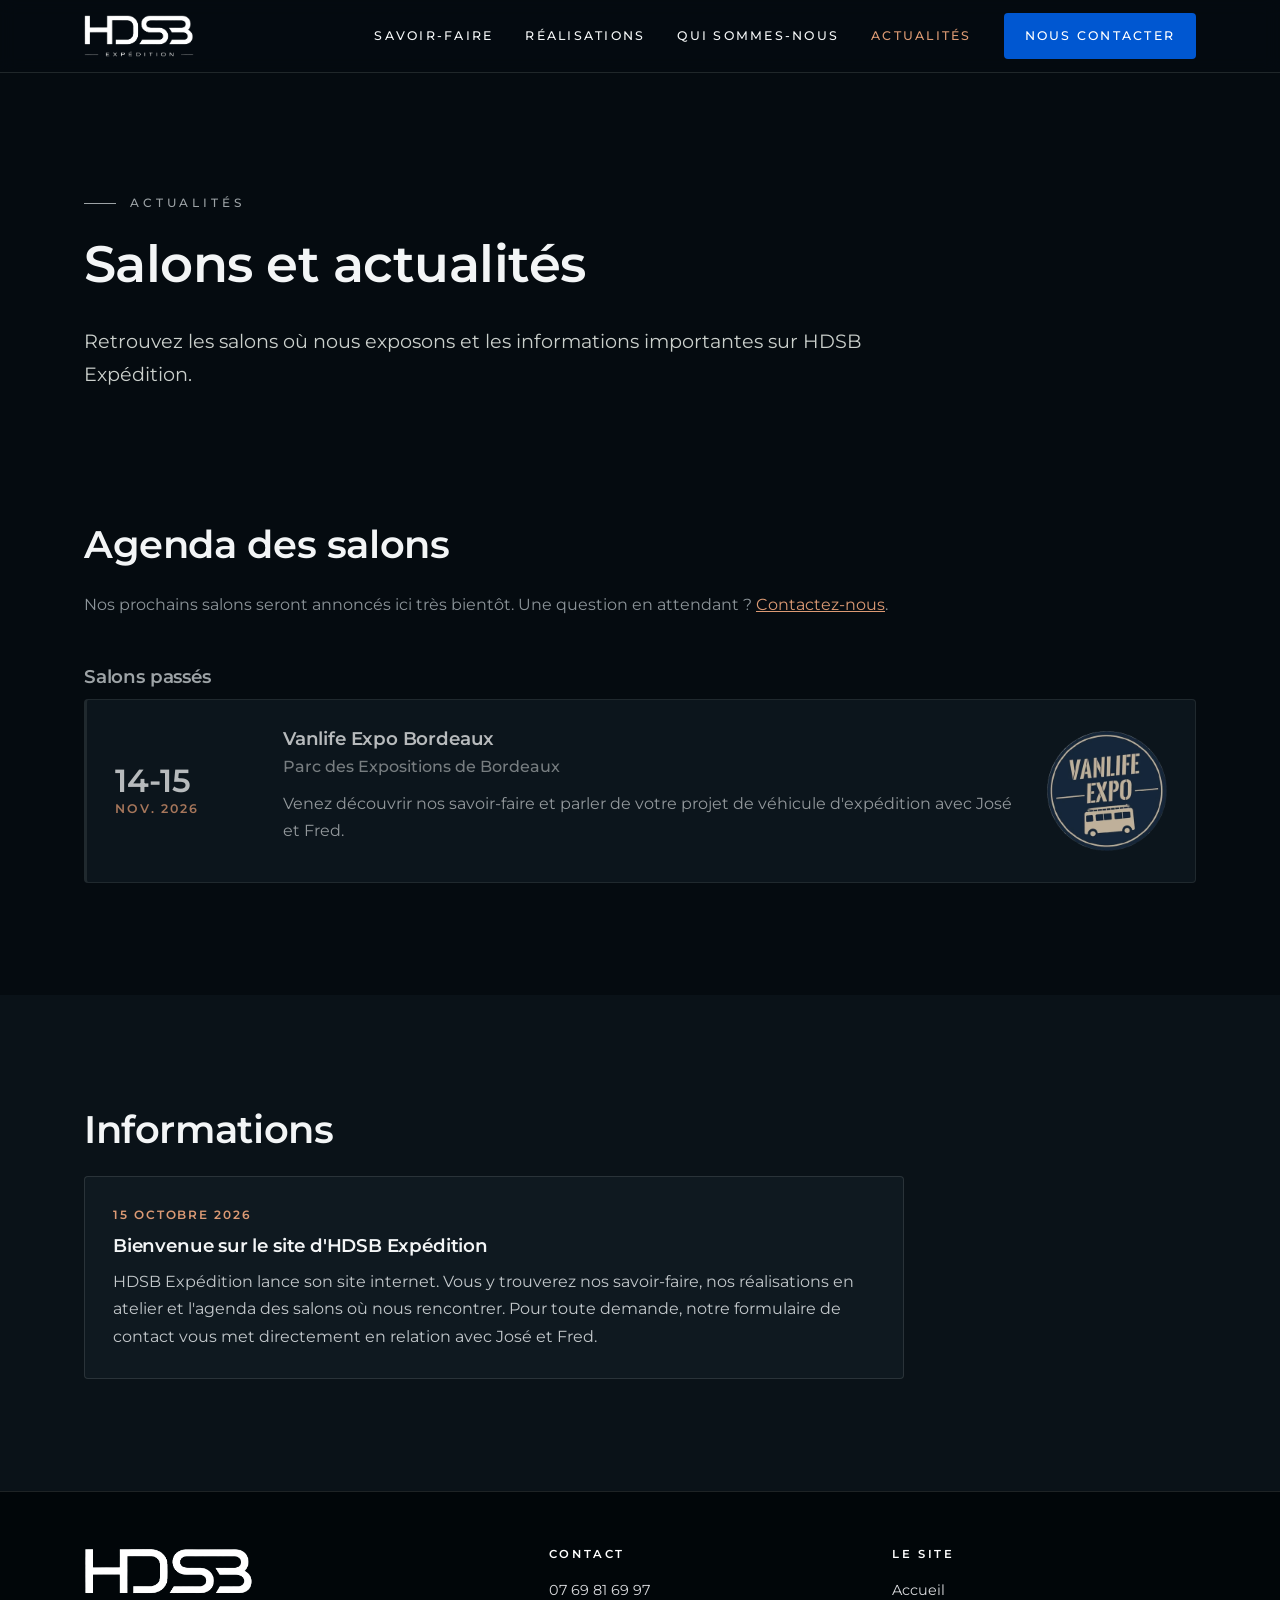
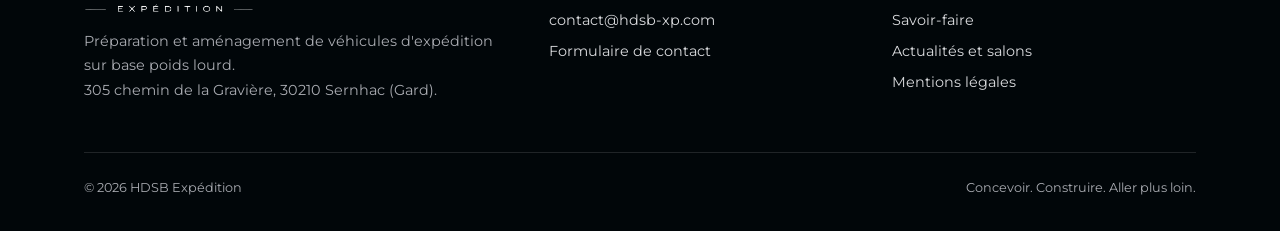
==== actualites.html @ d15fe1c9 "Ajoute le logo Vanlife Expo (accueil et agenda des salons) - Accueil : le logo remplace l'étiquette " ====
<!doctype html>
<html lang="fr">
<head>
<meta charset="UTF-8">
<meta name="viewport" content="width=device-width, initial-scale=1.0">
<title>Salons et actualités, HDSB Expédition</title>
<meta name="description" content="Agenda des salons où exposera HDSB Expédition et informations importantes : rencontrez José et Fred et découvrez nos véhicules d'expédition.">
<link rel="canonical" href="https://hdsb-xp.com/actualites.html">
<meta property="og:type" content="website">
<meta property="og:site_name" content="HDSB Expédition">
<meta property="og:locale" content="fr_FR">
<meta property="og:title" content="Salons et actualités, HDSB Expédition">
<meta property="og:description" content="Agenda des salons et informations importantes de HDSB Expédition.">
<meta property="og:url" content="https://hdsb-xp.com/actualites.html">
<meta property="og:image" content="https://hdsb-xp.com/assets/img/partage-hdsb.jpg">
<meta name="twitter:card" content="summary_large_image">
<link rel="icon" type="image/png" sizes="32x32" href="favicon-32.png">
<link rel="apple-touch-icon" sizes="180x180" href="apple-touch-icon.png">
<link rel="preload" href="assets/fonts/montserrat.woff2" as="font" type="font/woff2" crossorigin>
<link rel="stylesheet" href="css/style.css">
</head>
<body>
<a class="skip-link" href="#contenu">Aller au contenu</a>

<header class="site-header">
  <div class="wrap">
    <a href="./" class="logo"><img src="assets/img/logo-blanc.webp" alt="HDSB Expédition" width="603" height="230"></a>
    <nav class="nav-links" id="nav-links" aria-label="Navigation principale">
      <a href="./#savoir-faire">Savoir-faire</a>
      <a href="./#realisations">Réalisations</a>
      <a href="./#fondateurs">Qui sommes-nous</a>
      <a href="actualites.html" aria-current="page">Actualités</a>
      <a href="contact.html" class="btn btn-primary">Nous contacter</a>
    </nav>
    <button class="nav-toggle" aria-label="Ouvrir le menu" aria-expanded="false" aria-controls="nav-links">☰</button>
  </div>
</header>

<main id="contenu">

  <section class="page-head">
    <div class="wrap">
      <span class="eyebrow">Actualités</span>
      <h1>Salons et actualités</h1>
      <p class="lede">Retrouvez les salons où nous exposons et les informations importantes sur HDSB Expédition.</p>
    </div>
  </section>

  <!-- Agenda : chaque salon porte sa date de fin (data-end). Une fois passée, js/main.js le déplace
       automatiquement dans « Salons passés ». Pour ajouter un salon : copier un <li class="event">. -->
  <section id="agenda">
    <div class="wrap">
      <h2>Agenda des salons</h2>
      <ul class="events" id="agenda-avenir">
        <li class="event" data-end="2026-11-15">
          <div class="event-date"><span class="event-days">14-15</span><span class="event-month">nov. 2026</span></div>
          <div class="event-body">
            <h3>Vanlife Expo Bordeaux</h3>
            <p class="event-place">Parc des Expositions de Bordeaux</p>
            <p>Venez découvrir nos savoir-faire et parler de votre projet de véhicule d'expédition avec José et Fred.</p>
            <a href="contact.html" class="event-link">Prendre rendez-vous sur le salon →</a>
          </div>
          <picture class="event-logo"><source srcset="assets/img/logo-vanlife-expo.webp" type="image/webp"><img src="assets/img/logo-vanlife-expo.png" alt="Vanlife Expo" width="120" height="120"></picture>
        </li>
      </ul>
      <p class="events-empty" id="agenda-vide" hidden>Nos prochains salons seront annoncés ici très bientôt. Une question en attendant ? <a href="contact.html">Contactez-nous</a>.</p>

      <div id="agenda-passe-bloc" hidden>
        <h3 class="events-past-title">Salons passés</h3>
        <ul class="events events-past" id="agenda-passe"></ul>
      </div>
    </div>
  </section>

  <!-- Informations : la plus récente en premier -->
  <section id="informations" class="bg-sand">
    <div class="wrap">
      <h2>Informations</h2>
      <div class="news-list">
        <article class="news-item">
          <time datetime="2026-10-15">15 octobre 2026</time>
          <h3>Bienvenue sur le site d'HDSB Expédition</h3>
          <p>HDSB Expédition lance son site internet. Vous y trouverez nos savoir-faire, nos réalisations en atelier et l'agenda des salons où nous rencontrer. Pour toute demande, notre formulaire de contact vous met directement en relation avec José et Fred.</p>
        </article>
      </div>
    </div>
  </section>

</main>

<footer class="site-footer">
  <div class="wrap">
    <div class="footer-grid">
      <div>
        <img class="footer-logo" src="assets/img/logo-blanc.webp" alt="HDSB Expédition" width="603" height="230" loading="lazy">
        <p>Préparation et aménagement de véhicules d'expédition sur base poids lourd.<br>305 chemin de la Gravière, 30210 Sernhac (Gard).</p>
      </div>
      <div>
        <h3>Contact</h3>
        <ul>
          <li><a href="tel:+33769816997">07 69 81 69 97</a></li>
          <li><a href="mailto:contact@hdsb-xp.com">contact@hdsb-xp.com</a></li>
          <li><a href="contact.html">Formulaire de contact</a></li>
        </ul>
      </div>
      <div>
        <h3>Le site</h3>
        <ul>
          <li><a href="./">Accueil</a></li>
          <li><a href="./#savoir-faire">Savoir-faire</a></li>
          <li><a href="actualites.html">Actualités et salons</a></li>
          <li><a href="mentions-legales.html">Mentions légales</a></li>
        </ul>
      </div>
    </div>
    <div class="footer-bottom">
      <span>© <span data-year>2026</span> HDSB Expédition</span>
      <span>Concevoir. Construire. Aller plus loin.</span>
    </div>
  </div>
</footer>

<script src="js/main.js" defer></script>
</body>
</html>
---- css/style.css ----
/* =========================================================
   HDSB Expédition, feuille de style unique
   Charte : fonds nuit (noir bleuté, RAL 9005), textes gris clairs,
   accent cuivre ; boutons d'action en bleu Nogaro.
   Le bandeau d'accueil (.hero) garde ses couleurs claires d'origine.
   Police Montserrat hébergée sur le site (aucun appel externe).
   ========================================================= */

@font-face {
  font-family: 'Montserrat';
  src: url('../assets/fonts/montserrat.woff2') format('woff2');
  font-weight: 100 900;
  font-style: normal;
  font-display: swap;
}

:root {
  /* Fonds (visuel de charte « Strata Flow ») */
  --night: #050b10;        /* fond principal */
  --sand: #0a1218;         /* sections alternées */
  --paper: #0f1920;        /* cartes et encarts */
  --mist: #142029;         /* fond d'attente des images */
  --black: #010609;        /* RAL 9005 : sections sombres, pied de page */
  --nogaro: #0057d1;       /* bleu Nogaro : fond des boutons d'action */
  --nogaro-hover: #1a6af0;
  --nogaro-light: #3d82ff; /* bleu Nogaro éclairci, pour du texte sur fond noir */

  /* Textes, adaptés aux fonds sombres */
  --graphite: #9da3a6;     /* RAL 7040 */
  --ink: #f3f5f6;
  --ink-soft: #cbd0cc;     /* RAL 7035 */
  --text: #c3c8cb;
  --muted: #8d959a;
  --line: rgba(203, 208, 204, 0.14);
  --line-strong: rgba(203, 208, 204, 0.28);

  /* Accent cuivre de la charte, éclairci pour rester lisible sur fond sombre */
  --copper: #c47a52;
  --copper-dark: #dc9a74;

  /* Couleurs d'origine, conservées pour le bandeau d'accueil (fond clair) */
  --hero-ink: #1f2125;

  --font: 'Montserrat', -apple-system, BlinkMacSystemFont, 'Segoe UI', sans-serif;
  --wrap: 1160px;
  --radius: 4px;
}

*, *::before, *::after { box-sizing: border-box; }

html { scroll-behavior: smooth; background: var(--night); }

body {
  margin: 0;
  font-family: var(--font);
  font-size: 16px;
  line-height: 1.7;
  color: var(--text);
  background: var(--night);
  -webkit-font-smoothing: antialiased;
}

img { max-width: 100%; height: auto; display: block; }

a { color: var(--copper-dark); }
a:hover { color: var(--ink); }

h1, h2, h3 {
  font-weight: 600;
  line-height: 1.2;
  color: var(--ink);
  margin: 0 0 0.6em;
  letter-spacing: -0.01em;
}
h1 { font-size: clamp(2rem, 5vw, 3.2rem); }
h2 { font-size: clamp(1.6rem, 3.4vw, 2.4rem); }
h3 { font-size: 1.15rem; }

p { margin: 0 0 1em; }

.wrap {
  width: 100%;
  max-width: var(--wrap);
  margin: 0 auto;
  padding: 0 24px;
}

section { padding: clamp(64px, 9vw, 112px) 0; }
/* Ancres du menu : l'en-tête fixe (72px) ne recouvre pas le début de la section */
section[id] { scroll-margin-top: 72px; }

/* Petit titre espacé, repris du « EXPÉDITION » du logo */
.eyebrow {
  display: inline-flex;
  align-items: center;
  gap: 14px;
  font-size: 0.75rem;
  font-weight: 500;
  letter-spacing: 0.32em;
  text-transform: uppercase;
  color: var(--graphite);
  margin-bottom: 1.2rem;
}
.eyebrow::before {
  content: '';
  width: 32px;
  height: 1px;
  background: currentColor;
}

.lede {
  font-size: clamp(1.05rem, 1.6vw, 1.2rem);
  color: var(--ink-soft);
  max-width: 62ch;
}

/* Trait cuivre, rappel du trait de la charte */
.accent-line {
  width: 72px;
  height: 2px;
  background: linear-gradient(90deg, var(--ink) 0 45%, var(--copper) 45% 100%);
  margin: 0 0 1.6rem;
}

/* ---------- Boutons ---------- */
.btn {
  display: inline-block;
  padding: 15px 30px;
  font-family: var(--font);
  font-size: 0.82rem;
  font-weight: 600;
  letter-spacing: 0.16em;
  text-transform: uppercase;
  text-decoration: none;
  border: 1px solid transparent;
  border-radius: var(--radius);
  cursor: pointer;
  transition: background-color 0.2s, color 0.2s, border-color 0.2s;
}
.btn-primary { background: var(--nogaro); color: #fff; }
.btn-primary:hover { background: var(--nogaro-hover); color: #fff; }
.btn-ghost { border-color: var(--line-strong); color: var(--ink); background: transparent; }
.btn-ghost:hover { border-color: var(--ink); background: rgba(255,255,255,0.06); color: #fff; }
.btn-light { border-color: rgba(255,255,255,0.7); color: #fff; }
.btn-light:hover { background: #fff; color: var(--hero-ink); }

/* ---------- En-tête ---------- */
.site-header {
  position: sticky;
  top: 0;
  z-index: 50;
  background: rgba(5, 11, 16, 0.94);
  backdrop-filter: blur(8px);
  -webkit-backdrop-filter: blur(8px);
  border-bottom: 1px solid var(--line);
}
.site-header .wrap {
  display: flex;
  align-items: center;
  justify-content: space-between;
  min-height: 72px;
  gap: 24px;
}
.logo img { height: 42px; width: auto; }

.nav-links { display: flex; align-items: center; gap: 32px; }
.nav-links a {
  font-size: 0.78rem;
  font-weight: 500;
  letter-spacing: 0.18em;
  text-transform: uppercase;
  color: var(--ink);
  text-decoration: none;
}
.nav-links a:hover, .nav-links a[aria-current="page"] { color: var(--copper-dark); }
.nav-links .btn { color: #fff; padding: 11px 20px; }
.nav-links .btn:hover, .nav-links .btn[aria-current="page"] { color: #fff; }

.nav-toggle {
  display: none;
  background: none;
  border: 0;
  font-size: 1.6rem;
  line-height: 1;
  color: var(--ink);
  cursor: pointer;
  padding: 8px;
}

@media (max-width: 760px) {
  .nav-toggle { display: block; }
  .nav-links {
    display: none;
    position: absolute;
    top: 100%;
    left: 0;
    right: 0;
    flex-direction: column;
    align-items: stretch;
    gap: 0;
    background: var(--night);
    border-bottom: 1px solid var(--line);
    padding: 8px 24px 20px;
  }
  .nav-links.open { display: flex; }
  .nav-links a { padding: 14px 0; border-bottom: 1px solid var(--line); }
  .nav-links .btn { margin-top: 16px; text-align: center; border-bottom: 0; }
  .logo img { height: 34px; }
}

/* ---------- Bandeau d'accueil ---------- */
.hero {
  position: relative;
  min-height: min(88vh, 760px);
  display: flex;
  align-items: center;
  padding: 0;
  overflow: hidden;
  background: #dfe4e7;
}
.hero-bg {
  position: absolute;
  inset: 0;
}
.hero-bg img {
  width: 100%;
  height: 100%;
  object-fit: cover;
  object-position: 30% 60%;
}
/* Voile clair en haut pour garantir la lisibilité du texte sur le ciel */
.hero::after {
  content: '';
  position: absolute;
  inset: 0;
  background: linear-gradient(180deg, rgba(246,243,238,0.55) 0%, rgba(246,243,238,0.15) 55%, rgba(31,33,37,0.25) 100%);
}
.hero-content {
  position: relative;
  z-index: 1;
  text-align: center;
  padding-top: 40px;
  padding-bottom: 120px;
}
.hero-kicker {
  font-size: clamp(0.7rem, 1.4vw, 0.85rem);
  font-weight: 500;
  letter-spacing: 0.36em;
  text-transform: uppercase;
  color: var(--hero-ink);
  margin-bottom: 2rem;
}
.hero-logo {
  width: min(520px, 78vw);
  margin: 0 auto 2rem;
}
.hero h1 {
  font-size: clamp(0.95rem, 2vw, 1.15rem);
  font-weight: 500;
  letter-spacing: 0.22em;
  text-transform: uppercase;
  color: var(--hero-ink);
  margin-bottom: 3.5rem;
}
.hero-actions { display: flex; gap: 14px; justify-content: center; flex-wrap: wrap; }
.hero .btn-ghost { border-color: var(--hero-ink); color: var(--hero-ink); background: transparent; }
.hero .btn-ghost:hover { background: var(--hero-ink); color: #fff; }

@media (max-width: 760px) {
  .hero { min-height: 92vh; }
  .hero-bg img { object-position: 52% 50%; }
  .hero-content { padding-bottom: 90px; }
}

/* Encart actualité (salon) : affiché par js/main.js jusqu'à sa date de fin */
.news-strip {
  background: var(--black);
  border-bottom: 1px solid var(--line);
  color: #fff;
  padding: 18px 0;
  font-size: 0.95rem;
}
.news-strip .wrap {
  display: flex;
  align-items: center;
  justify-content: center;
  gap: 12px 24px;
  flex-wrap: wrap;
  text-align: center;
}
.news-strip strong { color: var(--nogaro-light); font-weight: 600; }
.news-strip a { color: #fff; }
/* Logo du salon à la place de l'étiquette « Salon » */
.news-logo img { width: 56px; height: 56px; }
.news-tag {
  font-size: 0.7rem;
  font-weight: 600;
  letter-spacing: 0.24em;
  text-transform: uppercase;
  border: 1px solid rgba(255,255,255,0.4);
  padding: 4px 10px;
  border-radius: 2px;
}

/* ---------- Présentation ---------- */
.intro-grid {
  display: grid;
  grid-template-columns: 1fr 1fr;
  gap: clamp(32px, 6vw, 96px);
  align-items: start;
}
.intro-grid { align-items: center; }
.intro-photo { margin: 0; justify-self: end; width: 100%; max-width: 440px; }
.intro-photo img {
  width: 100%;
  aspect-ratio: 4 / 5;
  object-fit: cover;
  border-radius: var(--radius);
  background: var(--mist);
}
.intro-photo figcaption { margin-top: 10px; font-size: 0.85rem; color: var(--muted); }
@media (max-width: 860px) {
  .intro-grid { grid-template-columns: 1fr; }
  .intro-photo { justify-self: start; }
}

/* ---------- Savoir-faire ---------- */
.bg-sand { background: var(--sand); }

.section-head { max-width: 680px; margin-bottom: clamp(36px, 5vw, 56px); }

.cards {
  display: grid;
  grid-template-columns: repeat(4, 1fr);
  gap: 1px;
  background: var(--line);
  border: 1px solid var(--line);
}
.card {
  background: var(--paper);
  padding: 36px 28px;
}
.card-num {
  display: block;
  font-size: 0.75rem;
  font-weight: 600;
  letter-spacing: 0.2em;
  color: var(--copper);
  margin-bottom: 1.4rem;
}
.card p { color: var(--muted); font-size: 0.95rem; margin: 0; }
@media (max-width: 1000px) { .cards { grid-template-columns: repeat(2, 1fr); } }
@media (max-width: 560px) { .cards { grid-template-columns: 1fr; } }

/* ---------- Plateformes ---------- */
.bg-ink { background: var(--black); color: #d9dadd; }
.bg-ink h2, .bg-ink h3 { color: #fff; }
.bg-ink .eyebrow { color: #a9abb1; }
.bg-ink .lede { color: #c4c6ca; }

.platforms {
  display: grid;
  grid-template-columns: repeat(3, 1fr);
  gap: 24px;
}
.platform {
  background: var(--paper);
  border: 1px solid rgba(255,255,255,0.14);
  border-radius: var(--radius);
  padding: 36px 30px 32px;
  display: flex;
  flex-direction: column;
}
.platform-drive {
  font-size: clamp(2.6rem, 5vw, 3.4rem);
  font-weight: 300;
  line-height: 1;
  letter-spacing: 0.02em;
  color: #fff;
  margin-bottom: 1.2rem;
}
.platform-drive span { color: #e8b896; }
.platform h3 { margin-bottom: 0.3rem; }
.platform-tag {
  font-size: 0.72rem;
  font-weight: 600;
  letter-spacing: 0.2em;
  text-transform: uppercase;
  color: #a9abb1;
  margin-bottom: 1.2rem;
}
.platform p { color: #c4c6ca; font-size: 0.95rem; margin: 0; }
.platform-note {
  margin-top: 40px;
  color: #c4c6ca;
  font-size: 0.95rem;
}
.platform-note strong { color: #fff; font-weight: 600; }
@media (max-width: 900px) { .platforms { grid-template-columns: 1fr; } }

/* Marques : noms en capitales espacées, centrés, sans logos (pas d'usage des marques déposées) */
.brands {
  list-style: none;
  margin: 0 0 40px;
  padding: 0;
  display: flex;
  flex-wrap: wrap;
  align-items: center;
  justify-content: center;
  gap: 12px;
}
.brands li {
  border: 1px solid rgba(255,255,255,0.22);
  border-radius: 2px;
  padding: 10px 22px;
  font-size: 0.95rem;
  font-weight: 600;
  letter-spacing: 0.22em;
  text-transform: uppercase;
  color: #fff;
}

/* ---------- Fondateurs ---------- */
.founders {
  display: grid;
  grid-template-columns: 1fr 1fr;
  gap: 24px;
}
.founder {
  display: grid;
  grid-template-columns: 170px 1fr;
  gap: 28px;
  align-items: start;
  background: var(--paper);
  border: 1px solid var(--line);
  border-radius: var(--radius);
  padding: 28px;
}
/* Photo d'origine affichée en petit, sans recadrage du fichier */
.founder-photo img {
  width: 100%;
  height: auto;
  border-radius: var(--radius);
  background: var(--mist);
}
.founder-body { padding: 0; }
@media (max-width: 560px) {
  .founder { grid-template-columns: 1fr; gap: 20px; }
  .founder-photo img { width: 150px; }
}
.founder-head { margin-bottom: 1.2rem; }
.founder h3 { margin: 0; }
.founder-role {
  display: block;
  margin-top: 4px;
  line-height: 1.5;
  font-size: 0.75rem;
  font-weight: 600;
  letter-spacing: 0.16em;
  text-transform: uppercase;
  color: var(--copper-dark);
}
.founder p { color: var(--muted); font-size: 0.97rem; }
.founder p:last-child { margin-bottom: 0; }
.founders-closing {
  margin-top: 36px;
  font-size: 1.1rem;
  font-weight: 500;
  color: var(--ink);
  text-align: center;
}
@media (max-width: 800px) { .founders { grid-template-columns: 1fr; } }

/* ---------- Méthode ---------- */
.steps {
  list-style: none;
  margin: 0;
  padding: 0;
  display: grid;
  grid-template-columns: repeat(4, 1fr);
  gap: 32px;
  counter-reset: step;
}
.steps li {
  counter-increment: step;
  border-top: 1px solid var(--ink);
  padding-top: 22px;
}
.steps li::before {
  content: counter(step, decimal-leading-zero);
  display: block;
  font-size: 0.8rem;
  font-weight: 600;
  letter-spacing: 0.2em;
  color: var(--copper);
  margin-bottom: 0.8rem;
}
.steps h3 { margin-bottom: 0.4rem; }
.steps p { color: var(--muted); font-size: 0.95rem; margin: 0; }
@media (max-width: 900px) { .steps { grid-template-columns: 1fr 1fr; } }
@media (max-width: 520px) { .steps { grid-template-columns: 1fr; } }

/* ---------- Appel final ---------- */
.cta {
  text-align: center;
  background: var(--sand);
  border-top: 1px solid var(--line);
}
.cta h2 { max-width: 720px; margin-left: auto; margin-right: auto; }
.cta .lede { margin: 0 auto 2rem; }
.cta-direct {
  margin-top: 1.8rem;
  font-size: 0.95rem;
  color: var(--muted);
}
.cta-direct a { color: var(--ink); font-weight: 600; text-decoration: none; }
.cta-direct a:hover { color: var(--copper-dark); }

/* ---------- Contact ---------- */
.page-head { padding-bottom: 0; }

.contact-grid {
  display: grid;
  grid-template-columns: 1.6fr 1fr;
  gap: clamp(32px, 5vw, 72px);
  align-items: start;
}
@media (max-width: 900px) { .contact-grid { grid-template-columns: 1fr; } }

.contact-aside {
  background: var(--paper);
  border: 1px solid var(--line);
  border-radius: var(--radius);
  padding: 32px 28px;
}
.contact-aside h2 { font-size: 1.2rem; }
.contact-aside dl { margin: 0; }
.contact-aside dt {
  font-size: 0.72rem;
  font-weight: 600;
  letter-spacing: 0.2em;
  text-transform: uppercase;
  color: var(--graphite);
  margin-top: 1.2rem;
}
.contact-aside dd { margin: 0.2rem 0 0; font-weight: 500; }
.contact-aside dd a { color: var(--ink); text-decoration: none; }
.contact-aside dd a:hover { color: var(--copper-dark); }

form .row { display: grid; grid-template-columns: 1fr 1fr; gap: 0 20px; }
@media (max-width: 600px) { form .row { grid-template-columns: 1fr; } }

.field { margin-bottom: 20px; }
.field label {
  display: block;
  font-size: 0.82rem;
  font-weight: 600;
  color: var(--ink);
  margin-bottom: 6px;
}
.field .optional { font-weight: 400; color: var(--muted); }
.field input, .field select, .field textarea {
  width: 100%;
  font-family: var(--font);
  font-size: 1rem;
  color: var(--ink);
  background: var(--paper);
  border: 1px solid var(--line-strong);
  border-radius: var(--radius);
  padding: 13px 14px;
  color-scheme: dark;
}
.field input::placeholder, .field textarea::placeholder { color: #6b7378; }
.field textarea { min-height: 170px; resize: vertical; }
.field input:focus, .field select:focus, .field textarea:focus {
  outline: 2px solid var(--copper);
  outline-offset: 1px;
  border-color: var(--copper);
}
.form-error {
  background: rgba(214, 64, 52, 0.14);
  border-left: 3px solid #e0574a;
  padding: 14px 16px;
  margin-bottom: 24px;
  color: #f2c6c1;
}
.form-error a { color: #fff; }
.form-note { font-size: 0.82rem; color: var(--muted); margin-top: 18px; }

/* ---------- Pages texte (mentions légales) ---------- */
.legal-content { max-width: 780px; }
.legal-content h2 { font-size: 1.3rem; margin-top: 2.4rem; }
.legal-content ul { padding-left: 1.2rem; }
.legal-todo { background: rgba(255, 196, 0, 0.2); padding: 0 4px; }

/* ---------- Pied de page ---------- */
.site-footer {
  background: var(--black);
  border-top: 1px solid var(--line);
  color: #a9abb1;
  padding: 56px 0 32px;
  font-size: 0.9rem;
}
.footer-grid {
  display: grid;
  grid-template-columns: 1.4fr 1fr 1fr;
  gap: 40px;
  padding-bottom: 36px;
  border-bottom: 1px solid rgba(255,255,255,0.12);
}
.footer-logo { width: 170px; margin-bottom: 1rem; }
.site-footer h3 {
  font-size: 0.72rem;
  font-weight: 600;
  letter-spacing: 0.22em;
  text-transform: uppercase;
  color: #fff;
  margin-bottom: 1rem;
}
.site-footer a { color: #d9dadd; text-decoration: none; }
.site-footer a:hover { color: #e8b896; }
.site-footer ul { list-style: none; margin: 0; padding: 0; }
.site-footer li { margin-bottom: 0.4rem; }
.footer-bottom {
  display: flex;
  justify-content: space-between;
  flex-wrap: wrap;
  gap: 12px;
  padding-top: 24px;
  font-size: 0.8rem;
}
@media (max-width: 760px) { .footer-grid { grid-template-columns: 1fr; gap: 28px; } }

/* Accessibilité */
.skip-link {
  position: absolute;
  left: -9999px;
  top: 8px;
  background: var(--nogaro);
  color: #fff;
  padding: 10px 16px;
  z-index: 100;
}
.skip-link:focus { left: 8px; }

@media (prefers-reduced-motion: reduce) {
  html { scroll-behavior: auto; }
  * { transition: none !important; }
}

/* ---------- Réalisations ---------- */
.feature { margin: 0 0 24px; }
.feature img,
.gallery img {
  width: 100%;
  border-radius: var(--radius);
  background: var(--mist);
}
.feature img { aspect-ratio: 3 / 2; object-fit: cover; }
.gallery {
  display: grid;
  grid-template-columns: repeat(3, 1fr);
  gap: 24px;
}
.gallery figure { margin: 0; }
.gallery img { aspect-ratio: 4 / 5; object-fit: cover; }
.feature figcaption,
.gallery figcaption {
  margin-top: 10px;
  font-size: 0.85rem;
  color: var(--muted);
}
@media (max-width: 600px) {
  .gallery { gap: 10px; }
  .gallery figcaption { font-size: 0.75rem; }
}

/* ---------- Actualités : agenda et informations ---------- */
.events { list-style: none; margin: 0; padding: 0; display: grid; gap: 20px; }
.event {
  display: grid;
  grid-template-columns: 140px 1fr;
  gap: 28px;
  background: var(--paper);
  border: 1px solid var(--line);
  border-left: 3px solid var(--copper);
  border-radius: var(--radius);
  padding: 28px;
}
.event:has(.event-logo) { grid-template-columns: 140px 1fr 120px; align-items: center; }
.event-logo img { width: 120px; height: 120px; }
.event-date { display: flex; flex-direction: column; }
.event-days { font-size: 2rem; font-weight: 600; line-height: 1.1; color: var(--ink); }
.event-month {
  font-size: 0.78rem;
  font-weight: 600;
  letter-spacing: 0.16em;
  text-transform: uppercase;
  color: var(--copper-dark);
}
.event h3 { margin-bottom: 0.2rem; }
.event-place { color: var(--graphite); font-weight: 500; margin-bottom: 0.6rem; }
.event-body p:last-of-type { margin-bottom: 0.6rem; }
.event-link { font-weight: 600; text-decoration: none; }
.events-empty { color: var(--muted); }
.events-past-title { margin-top: 48px; color: var(--graphite); }
.events-past .event { border-left-color: var(--line); opacity: 0.75; }
.events-past .event-link { display: none; }
@media (max-width: 600px) {
  .event, .event:has(.event-logo) { grid-template-columns: 1fr; gap: 12px; padding: 22px; }
  .event-logo { order: -1; }
  .event-logo img { width: 88px; height: 88px; }
}

.news-list { display: grid; gap: 20px; max-width: 820px; }
.news-item {
  background: var(--paper);
  border: 1px solid var(--line);
  border-radius: var(--radius);
  padding: 28px;
}
.news-item time {
  display: block;
  font-size: 0.75rem;
  font-weight: 600;
  letter-spacing: 0.16em;
  text-transform: uppercase;
  color: var(--copper-dark);
  margin-bottom: 0.6rem;
}
.news-item p:last-child { margin-bottom: 0; }
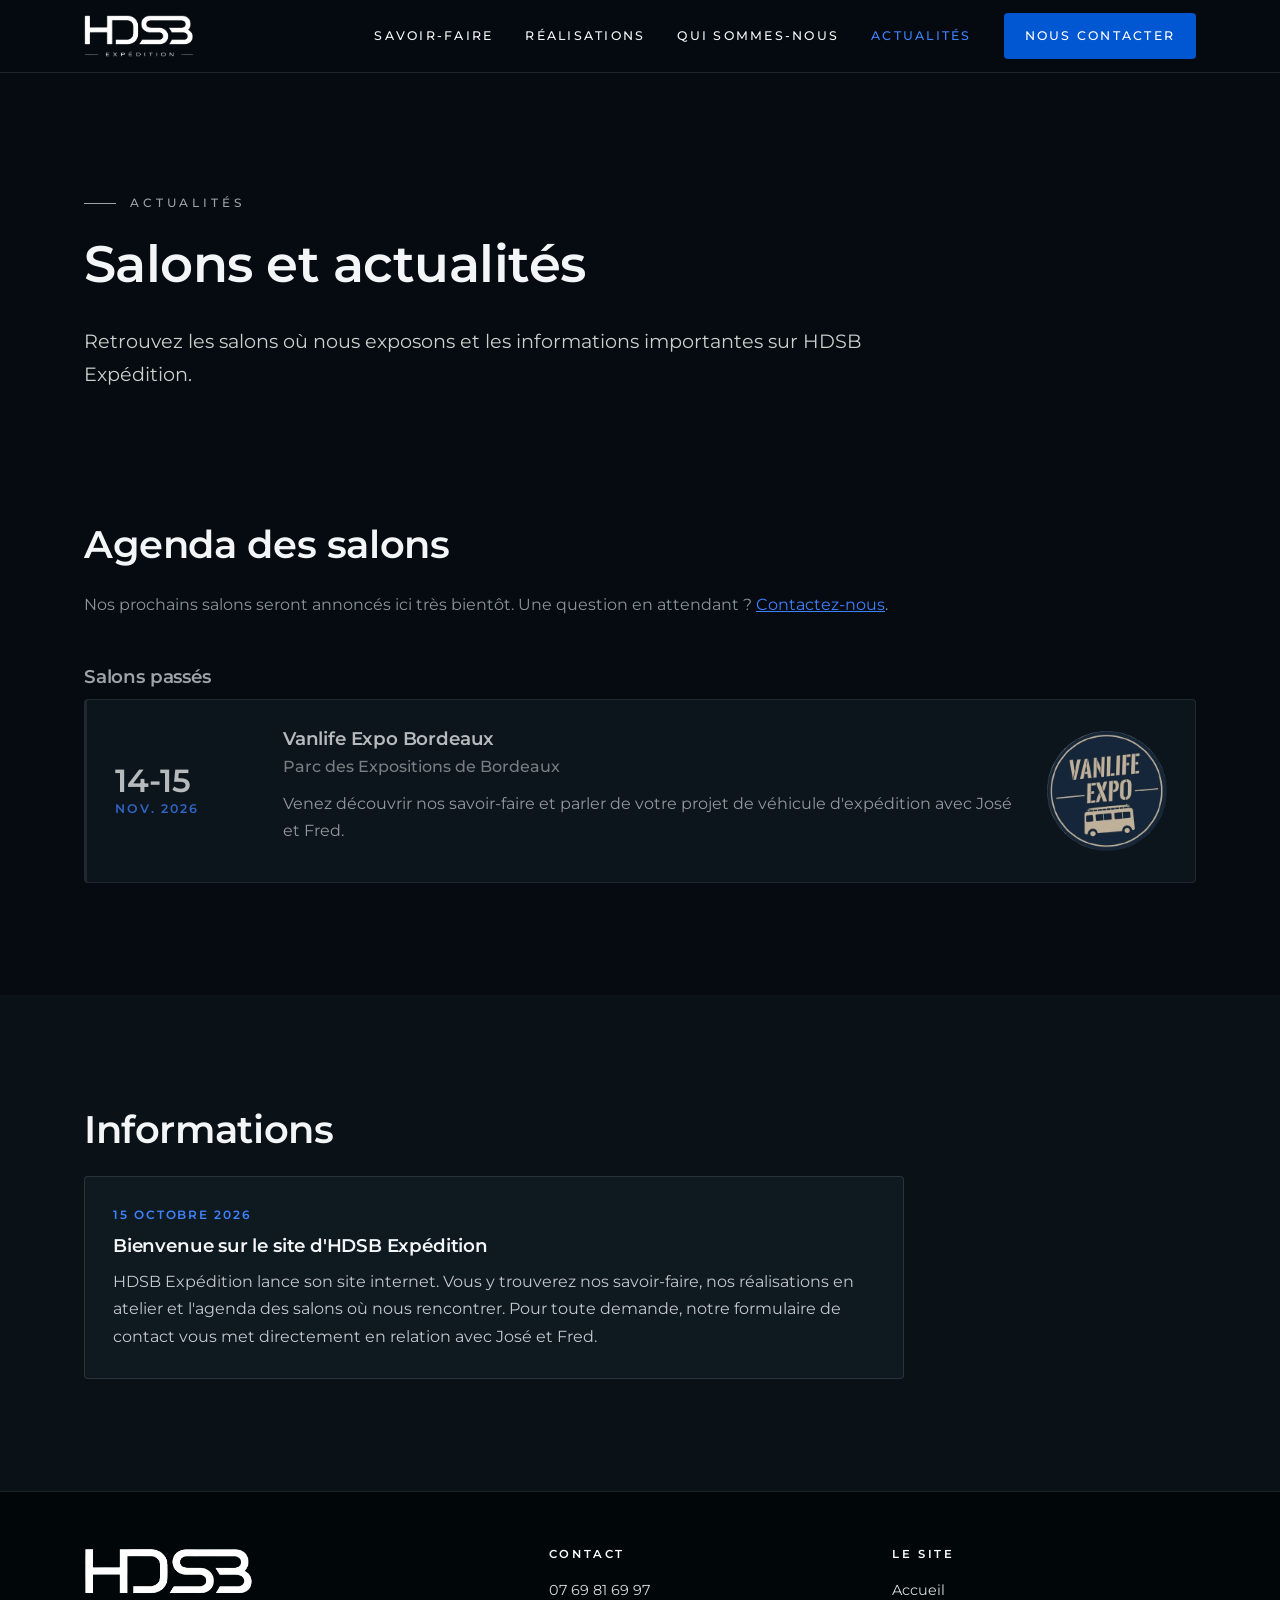
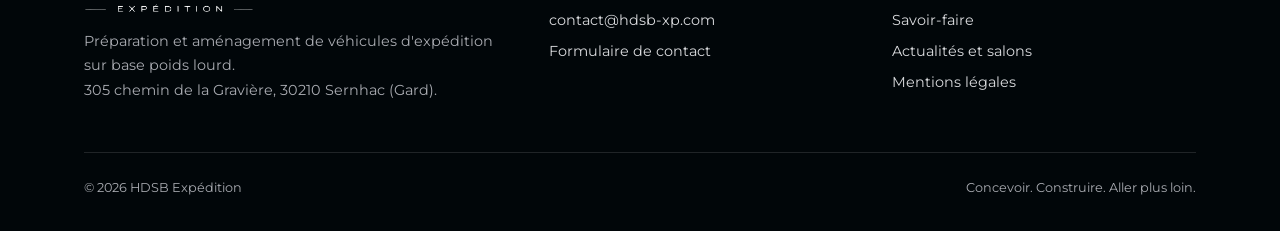
==== commit ed4d47e5: "Référencement : mots-clés, FAQ, données structurées et ouverture aux IA Mots-clés ciblés : aménageme" ====
--- a/actualites.html
+++ b/actualites.html
@@ -3,8 +3,8 @@
 <head>
 <meta charset="UTF-8">
 <meta name="viewport" content="width=device-width, initial-scale=1.0">
-<title>Salons et actualités, HDSB Expédition</title>
-<meta name="description" content="Agenda des salons où exposera HDSB Expédition et informations importantes : rencontrez José et Fred et découvrez nos véhicules d'expédition.">
+<title>Salons véhicules d'expédition et actualités | HDSB Expédition</title>
+<meta name="description" content="Agenda des salons où exposera HDSB Expédition (Vanlife Expo Bordeaux…) et actualités sur l'aménagement et la préparation de poids lourds d'expédition.">
 <link rel="canonical" href="https://hdsb-xp.com/actualites.html">
 <meta property="og:type" content="website">
 <meta property="og:site_name" content="HDSB Expédition">
--- a/css/style.css
+++ b/css/style.css
@@ -1,7 +1,7 @@
 /* =========================================================
    HDSB Expédition, feuille de style unique
    Charte : fonds nuit (noir bleuté, RAL 9005), textes gris clairs,
-   accent cuivre ; boutons d'action en bleu Nogaro.
+   accents et boutons d'action en bleu Nogaro.
    Le bandeau d'accueil (.hero) garde ses couleurs claires d'origine.
    Police Montserrat hébergée sur le site (aucun appel externe).
    ========================================================= */
@@ -34,9 +34,6 @@
   --line: rgba(203, 208, 204, 0.14);
   --line-strong: rgba(203, 208, 204, 0.28);
 
-  /* Accent cuivre de la charte, éclairci pour rester lisible sur fond sombre */
-  --copper: #c47a52;
-  --copper-dark: #dc9a74;
 
   /* Couleurs d'origine, conservées pour le bandeau d'accueil (fond clair) */
   --hero-ink: #1f2125;
@@ -62,7 +59,7 @@
 
 img { max-width: 100%; height: auto; display: block; }
 
-a { color: var(--copper-dark); }
+a { color: var(--nogaro-light); }
 a:hover { color: var(--ink); }
 
 h1, h2, h3 {
@@ -114,11 +111,11 @@
   max-width: 62ch;
 }
 
-/* Trait cuivre, rappel du trait de la charte */
+/* Trait de charte : blanc puis bleu Nogaro */
 .accent-line {
   width: 72px;
   height: 2px;
-  background: linear-gradient(90deg, var(--ink) 0 45%, var(--copper) 45% 100%);
+  background: linear-gradient(90deg, var(--ink) 0 45%, var(--nogaro) 45% 100%);
   margin: 0 0 1.6rem;
 }
 
@@ -172,7 +169,7 @@
   color: var(--ink);
   text-decoration: none;
 }
-.nav-links a:hover, .nav-links a[aria-current="page"] { color: var(--copper-dark); }
+.nav-links a:hover, .nav-links a[aria-current="page"] { color: var(--nogaro-light); }
 .nav-links .btn { color: #fff; padding: 11px 20px; }
 .nav-links .btn:hover, .nav-links .btn[aria-current="page"] { color: #fff; }
 
@@ -345,7 +342,7 @@
   font-size: 0.75rem;
   font-weight: 600;
   letter-spacing: 0.2em;
-  color: var(--copper);
+  color: var(--nogaro-light);
   margin-bottom: 1.4rem;
 }
 .card p { color: var(--muted); font-size: 0.95rem; margin: 0; }
@@ -379,7 +376,7 @@
   color: #fff;
   margin-bottom: 1.2rem;
 }
-.platform-drive span { color: #e8b896; }
+.platform-drive span { color: var(--nogaro-light); }
 .platform h3 { margin-bottom: 0.3rem; }
 .platform-tag {
   font-size: 0.72rem;
@@ -458,7 +455,7 @@
   font-weight: 600;
   letter-spacing: 0.16em;
   text-transform: uppercase;
-  color: var(--copper-dark);
+  color: var(--nogaro-light);
 }
 .founder p { color: var(--muted); font-size: 0.97rem; }
 .founder p:last-child { margin-bottom: 0; }
@@ -492,7 +489,7 @@
   font-size: 0.8rem;
   font-weight: 600;
   letter-spacing: 0.2em;
-  color: var(--copper);
+  color: var(--nogaro-light);
   margin-bottom: 0.8rem;
 }
 .steps h3 { margin-bottom: 0.4rem; }
@@ -514,7 +511,7 @@
   color: var(--muted);
 }
 .cta-direct a { color: var(--ink); font-weight: 600; text-decoration: none; }
-.cta-direct a:hover { color: var(--copper-dark); }
+.cta-direct a:hover { color: var(--nogaro-light); }
 
 /* ---------- Contact ---------- */
 .page-head { padding-bottom: 0; }
@@ -545,7 +542,7 @@
 }
 .contact-aside dd { margin: 0.2rem 0 0; font-weight: 500; }
 .contact-aside dd a { color: var(--ink); text-decoration: none; }
-.contact-aside dd a:hover { color: var(--copper-dark); }
+.contact-aside dd a:hover { color: var(--nogaro-light); }
 
 form .row { display: grid; grid-template-columns: 1fr 1fr; gap: 0 20px; }
 @media (max-width: 600px) { form .row { grid-template-columns: 1fr; } }
@@ -573,9 +570,9 @@
 .field input::placeholder, .field textarea::placeholder { color: #6b7378; }
 .field textarea { min-height: 170px; resize: vertical; }
 .field input:focus, .field select:focus, .field textarea:focus {
-  outline: 2px solid var(--copper);
+  outline: 2px solid var(--nogaro-light);
   outline-offset: 1px;
-  border-color: var(--copper);
+  border-color: var(--nogaro-light);
 }
 .form-error {
   background: rgba(214, 64, 52, 0.14);
@@ -618,7 +615,7 @@
   margin-bottom: 1rem;
 }
 .site-footer a { color: #d9dadd; text-decoration: none; }
-.site-footer a:hover { color: #e8b896; }
+.site-footer a:hover { color: var(--nogaro-light); }
 .site-footer ul { list-style: none; margin: 0; padding: 0; }
 .site-footer li { margin-bottom: 0.4rem; }
 .footer-bottom {
@@ -683,7 +680,7 @@
   gap: 28px;
   background: var(--paper);
   border: 1px solid var(--line);
-  border-left: 3px solid var(--copper);
+  border-left: 3px solid var(--nogaro);
   border-radius: var(--radius);
   padding: 28px;
 }
@@ -696,7 +693,7 @@
   font-weight: 600;
   letter-spacing: 0.16em;
   text-transform: uppercase;
-  color: var(--copper-dark);
+  color: var(--nogaro-light);
 }
 .event h3 { margin-bottom: 0.2rem; }
 .event-place { color: var(--graphite); font-weight: 500; margin-bottom: 0.6rem; }
@@ -725,7 +722,34 @@
   font-weight: 600;
   letter-spacing: 0.16em;
   text-transform: uppercase;
-  color: var(--copper-dark);
+  color: var(--nogaro-light);
   margin-bottom: 0.6rem;
 }
 .news-item p:last-child { margin-bottom: 0; }
+
+/* ---------- Questions fréquentes ---------- */
+.faq-list { max-width: 860px; border-top: 1px solid var(--line); }
+.faq-item { border-bottom: 1px solid var(--line); }
+.faq-item summary {
+  display: flex;
+  align-items: center;
+  justify-content: space-between;
+  gap: 24px;
+  padding: 22px 0;
+  cursor: pointer;
+  list-style: none;
+}
+.faq-item summary::-webkit-details-marker { display: none; }
+.faq-item summary h3 { margin: 0; font-size: 1.08rem; font-weight: 600; }
+.faq-item summary::after {
+  content: '+';
+  flex: none;
+  font-size: 1.6rem;
+  font-weight: 300;
+  line-height: 1;
+  color: var(--nogaro-light);
+  transition: transform 0.2s;
+}
+.faq-item[open] summary::after { transform: rotate(45deg); }
+.faq-item summary:hover h3 { color: var(--nogaro-light); }
+.faq-item p { margin: 0 0 22px; color: var(--muted); max-width: 72ch; }
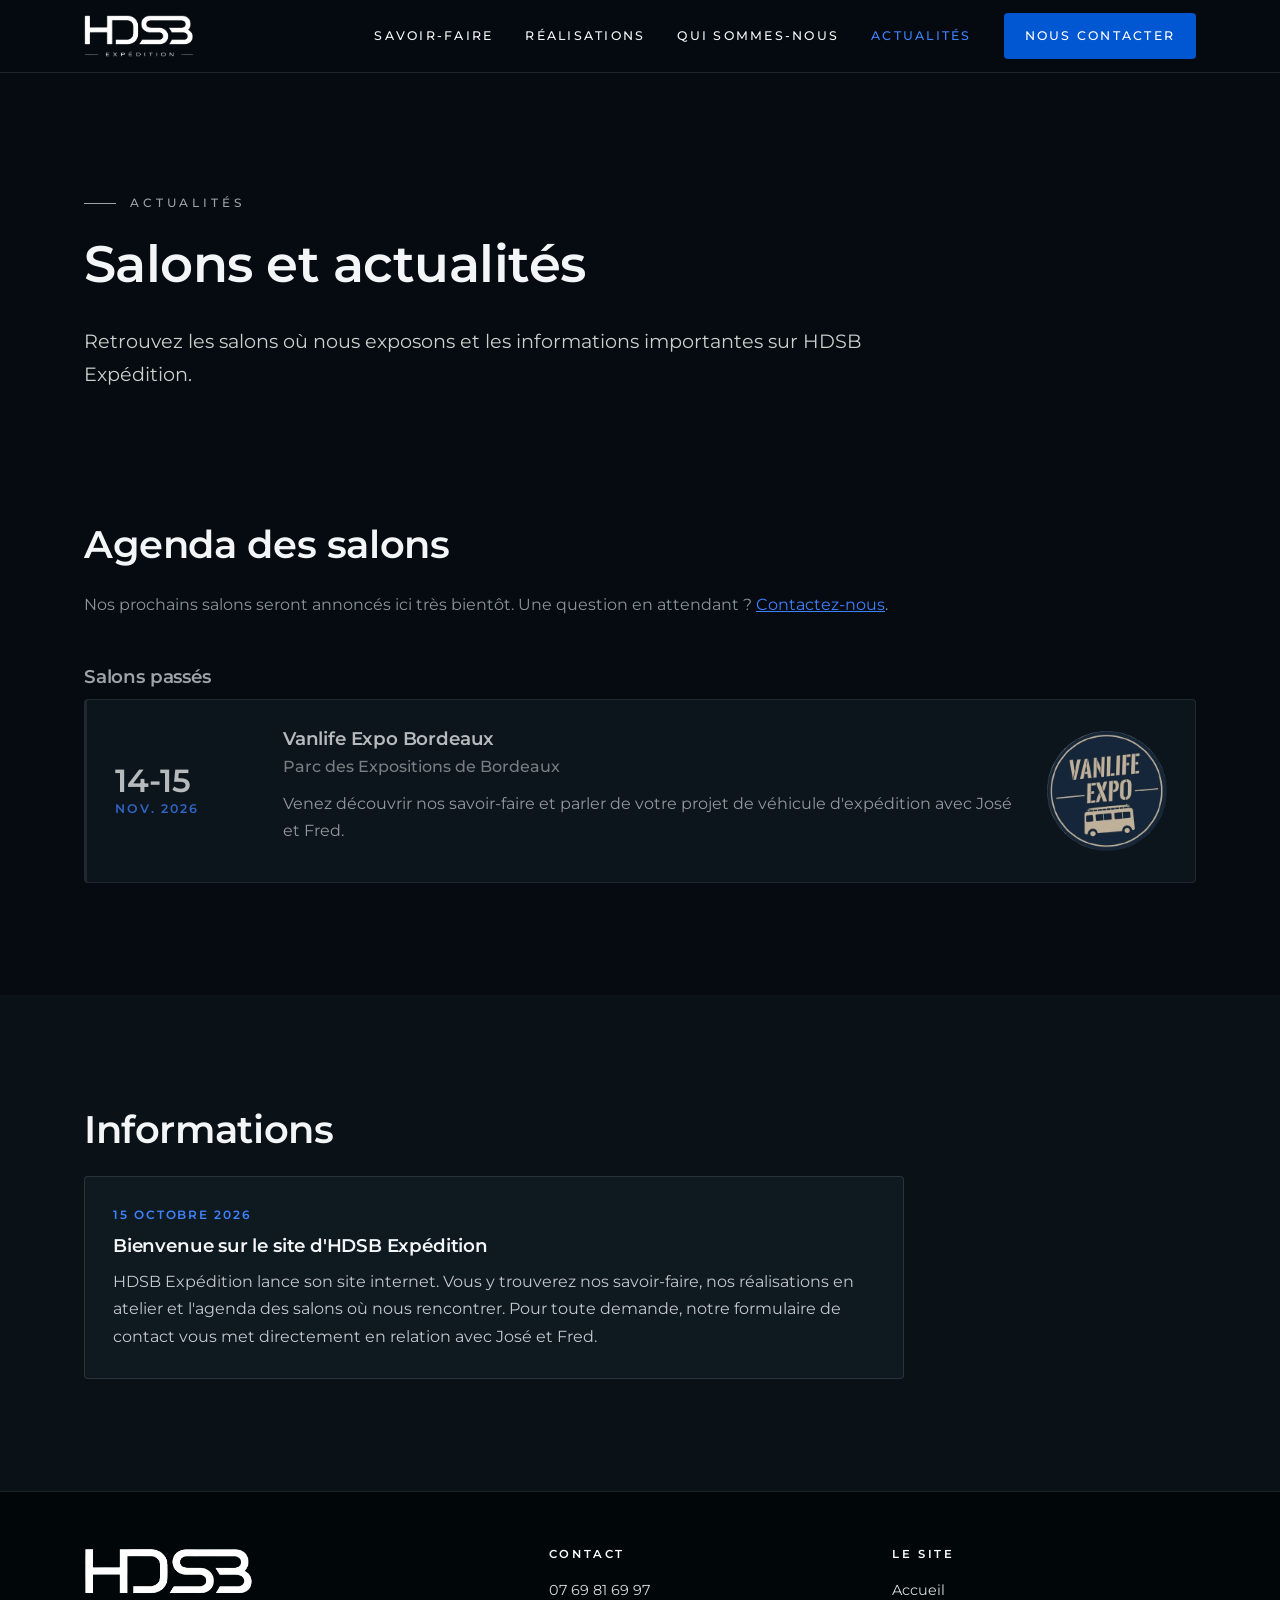
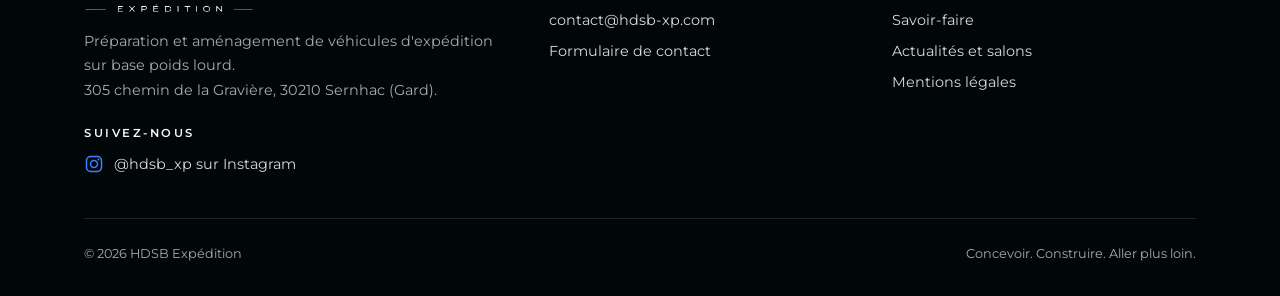
==== commit f0e3a6bb: "Ajoute le lien Instagram @hdsb_xp (« Suivez-nous ») - Pied de page de toutes les pages : « Suivez-no" ====
--- a/actualites.html
+++ b/actualites.html
@@ -94,6 +94,8 @@
       <div>
         <img class="footer-logo" src="assets/img/logo-blanc.webp" alt="HDSB Expédition" width="603" height="230" loading="lazy">
         <p>Préparation et aménagement de véhicules d'expédition sur base poids lourd.<br>305 chemin de la Gravière, 30210 Sernhac (Gard).</p>
+        <p class="footer-follow">Suivez-nous</p>
+        <a class="social-link" href="https://www.instagram.com/hdsb_xp/" target="_blank" rel="noopener"><svg class="ig-icon" viewBox="0 0 24 24" width="20" height="20" aria-hidden="true" focusable="false"><rect x="3" y="3" width="18" height="18" rx="5" fill="none" stroke="currentColor" stroke-width="1.8"/><circle cx="12" cy="12" r="4.2" fill="none" stroke="currentColor" stroke-width="1.8"/><circle cx="17.4" cy="6.6" r="1.2" fill="currentColor"/></svg><span>@hdsb_xp sur Instagram</span></a>
       </div>
       <div>
         <h3>Contact</h3>
--- a/css/style.css
+++ b/css/style.css
@@ -753,3 +753,21 @@
 .faq-item[open] summary::after { transform: rotate(45deg); }
 .faq-item summary:hover h3 { color: var(--nogaro-light); }
 .faq-item p { margin: 0 0 22px; color: var(--muted); max-width: 72ch; }
+
+/* ---------- Réseaux sociaux ---------- */
+.footer-follow {
+  margin: 1.4rem 0 0.5rem;
+  font-size: 0.72rem;
+  font-weight: 600;
+  letter-spacing: 0.22em;
+  text-transform: uppercase;
+  color: var(--ink);
+}
+.social-link {
+  display: inline-flex;
+  align-items: center;
+  gap: 10px;
+  text-decoration: none;
+}
+.social-link .ig-icon { flex: none; color: var(--nogaro-light); }
+.social-link:hover .ig-icon { color: var(--ink); }
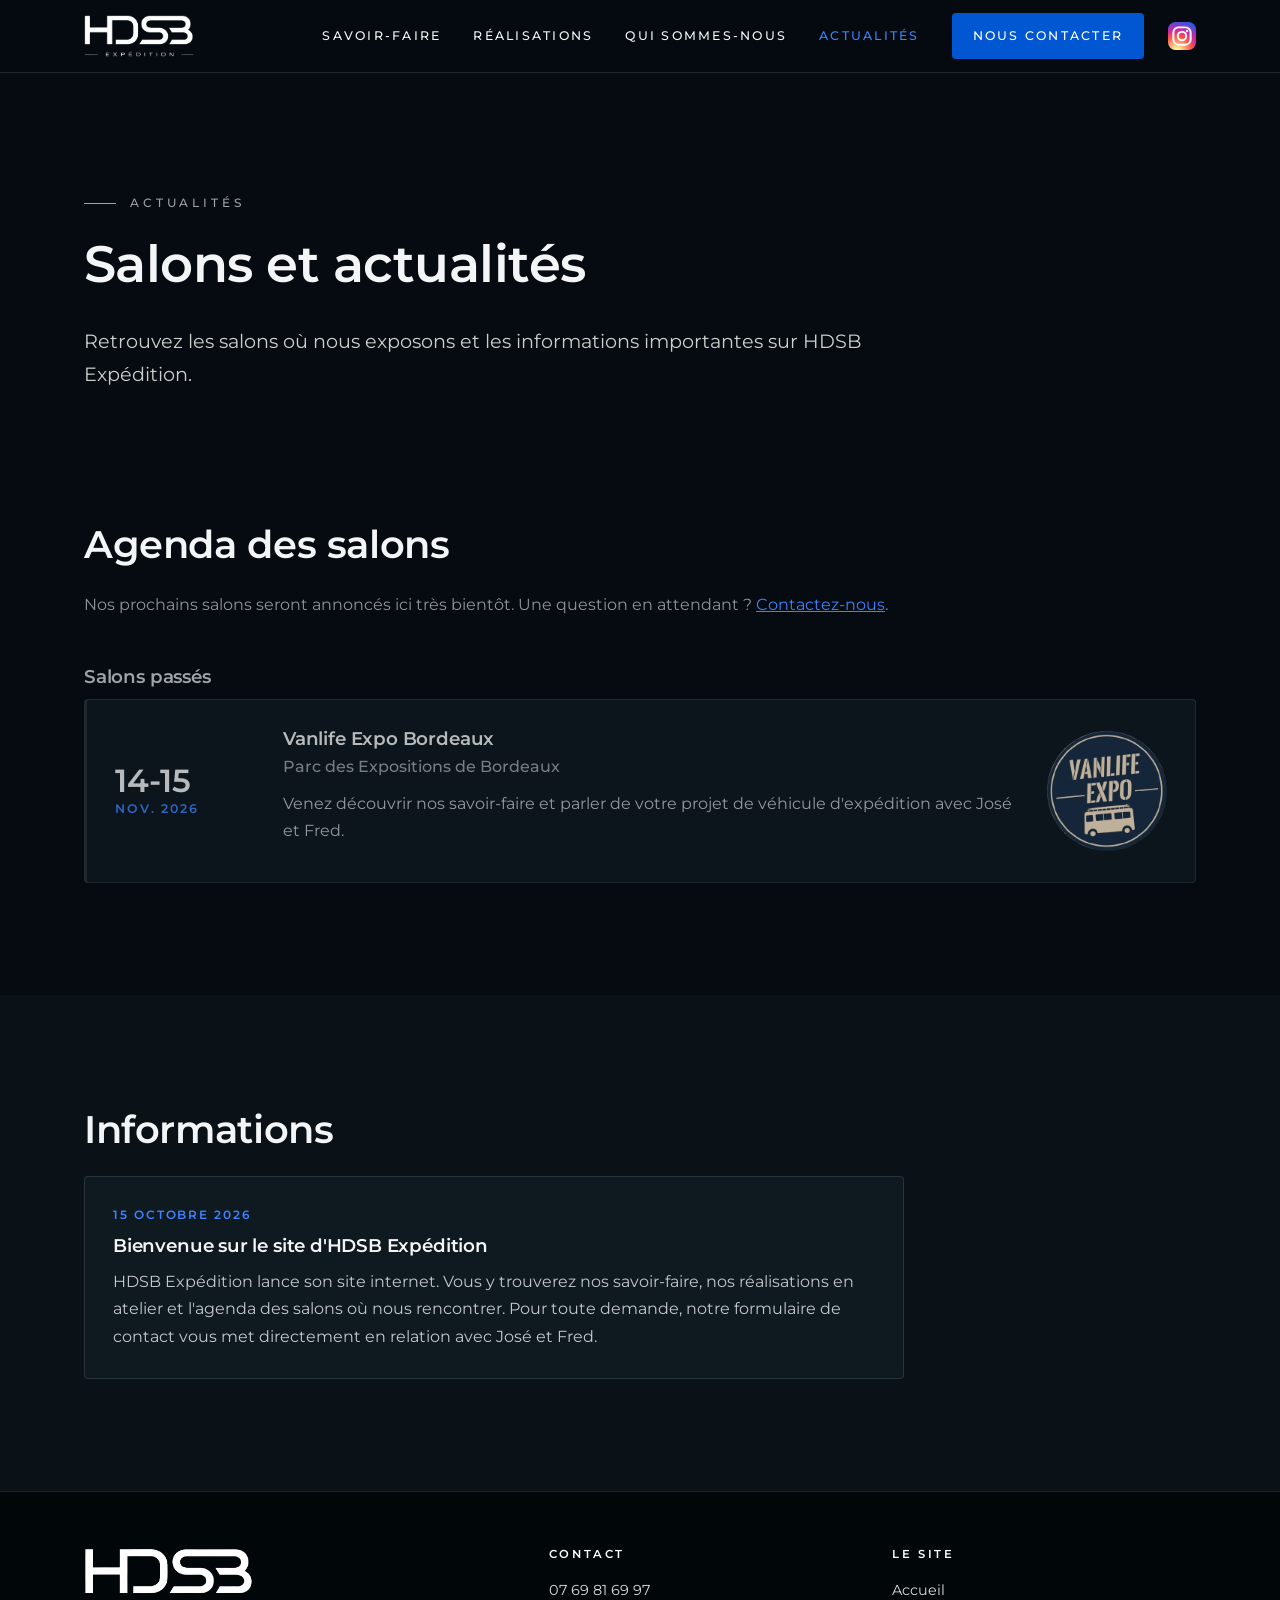
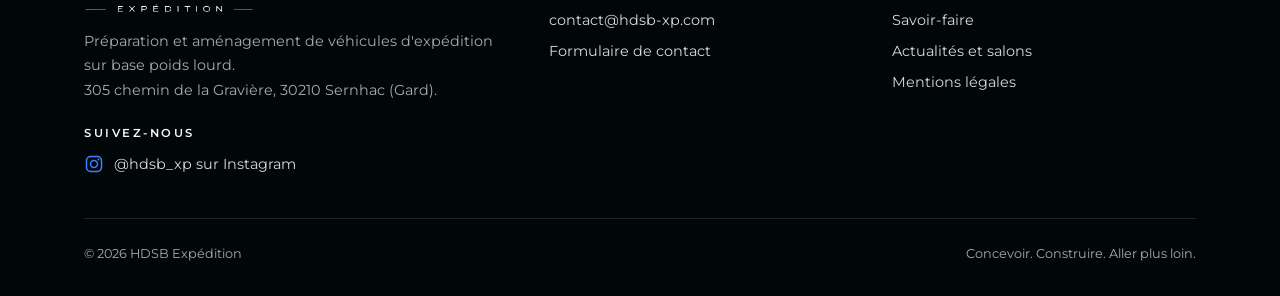
==== commit ccec42ff: "En-tête : logo Instagram en couleur à côté de « Nous contacter » - Icône Instagram aux couleurs offi" ====
--- a/actualites.html
+++ b/actualites.html
@@ -32,6 +32,23 @@
       <a href="actualites.html" aria-current="page">Actualités</a>
       <a href="contact.html" class="btn btn-primary">Nous contacter</a>
     </nav>
+    <a class="header-ig" href="https://www.instagram.com/hdsb_xp/" target="_blank" rel="noopener" aria-label="HDSB Expédition sur Instagram (@hdsb_xp)" title="Suivez-nous sur Instagram">
+      <svg viewBox="0 0 24 24" width="28" height="28" aria-hidden="true" focusable="false">
+        <defs>
+          <radialGradient id="ig-degrade" cx="0.3" cy="1.07" r="1.2">
+            <stop offset="0" stop-color="#fdf497"/>
+            <stop offset="0.1" stop-color="#fdf497"/>
+            <stop offset="0.45" stop-color="#fd5949"/>
+            <stop offset="0.65" stop-color="#d6249f"/>
+            <stop offset="0.95" stop-color="#285aeb"/>
+          </radialGradient>
+        </defs>
+        <rect x="0" y="0" width="24" height="24" rx="6.5" fill="url(#ig-degrade)"/>
+        <rect x="4.6" y="4.6" width="14.8" height="14.8" rx="4.4" fill="none" stroke="#fff" stroke-width="1.7"/>
+        <circle cx="12" cy="12" r="3.6" fill="none" stroke="#fff" stroke-width="1.7"/>
+        <circle cx="16.3" cy="7.7" r="1.05" fill="#fff"/>
+      </svg>
+    </a>
     <button class="nav-toggle" aria-label="Ouvrir le menu" aria-expanded="false" aria-controls="nav-links">☰</button>
   </div>
 </header>
--- a/css/style.css
+++ b/css/style.css
@@ -154,10 +154,15 @@
 .site-header .wrap {
   display: flex;
   align-items: center;
-  justify-content: space-between;
+  justify-content: flex-start;
   min-height: 72px;
   gap: 24px;
 }
+.site-header .logo { margin-right: auto; }
+/* Logo Instagram en couleur, à côté de « Nous contacter » (visible aussi sur mobile) */
+.header-ig { display: flex; flex: none; border-radius: 7px; transition: transform 0.2s; }
+.header-ig:hover { transform: scale(1.08); }
+.header-ig svg { display: block; }
 .logo img { height: 42px; width: auto; }
 
 .nav-links { display: flex; align-items: center; gap: 32px; }
@@ -184,7 +189,8 @@
   padding: 8px;
 }
 
-@media (max-width: 760px) {
+/* Menu replié (hamburger) sous 1000 px : au-delà, les libellés tiennent sur une ligne */
+@media (max-width: 1000px) {
   .nav-toggle { display: block; }
   .nav-links {
     display: none;
@@ -203,6 +209,7 @@
   .nav-links a { padding: 14px 0; border-bottom: 1px solid var(--line); }
   .nav-links .btn { margin-top: 16px; text-align: center; border-bottom: 0; }
   .logo img { height: 34px; }
+  .site-header .wrap { gap: 14px; }
 }
 
 /* ---------- Bandeau d'accueil ---------- */
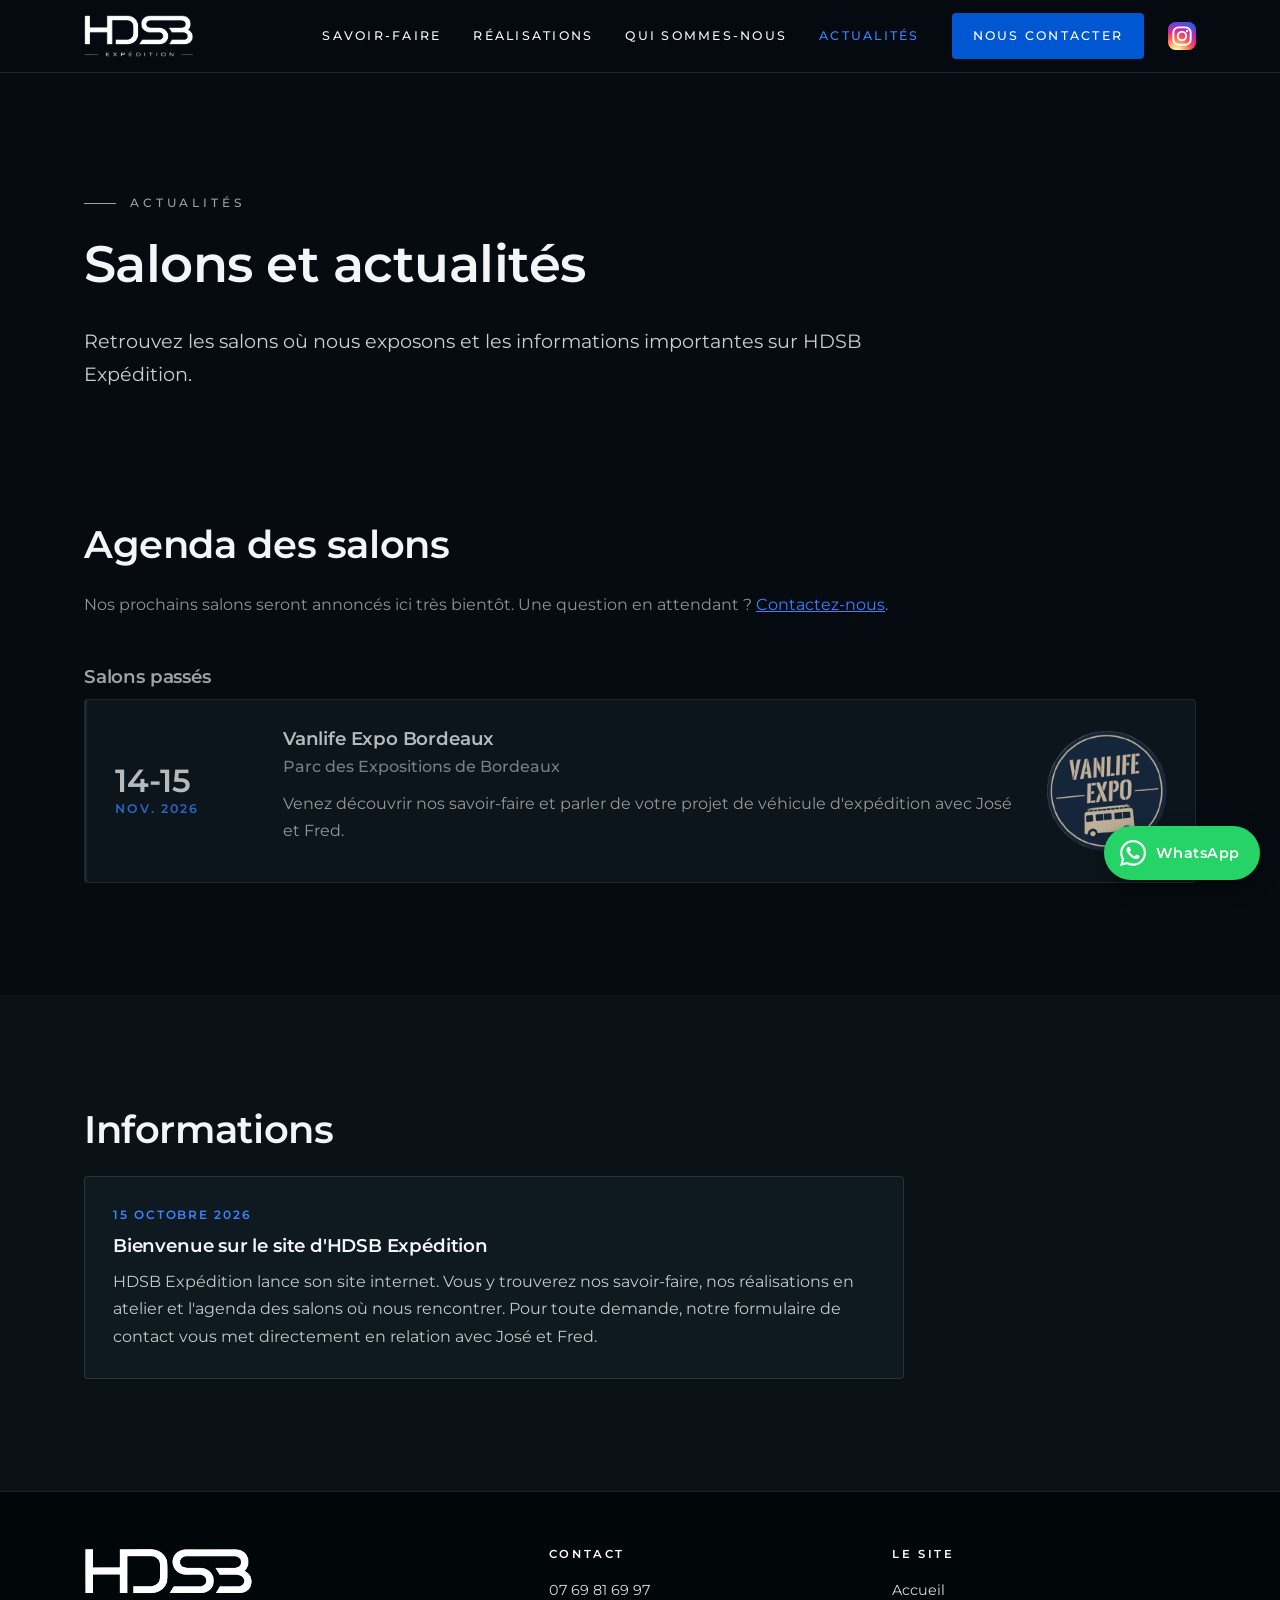
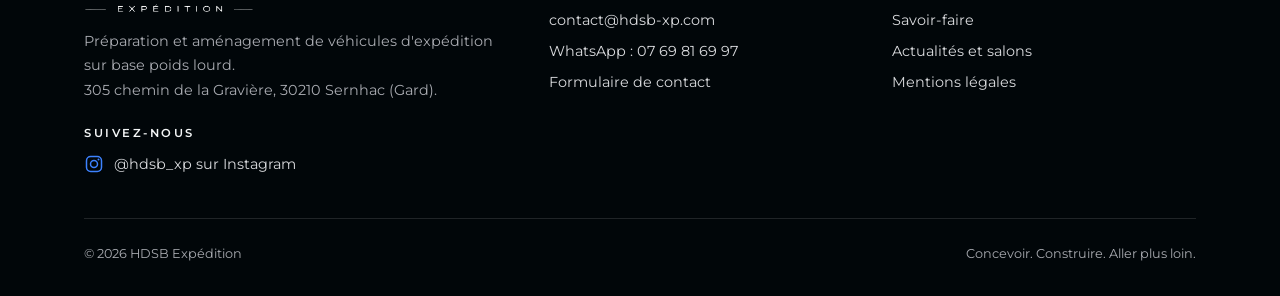
==== commit b5ccf9ce: "Ajoute WhatsApp (bouton flottant sur toutes les pages) - Bouton WhatsApp vert flottant en bas à droi" ====
--- a/actualites.html
+++ b/actualites.html
@@ -119,6 +119,7 @@
         <ul>
           <li><a href="tel:+33769816997">07 69 81 69 97</a></li>
           <li><a href="mailto:contact@hdsb-xp.com">contact@hdsb-xp.com</a></li>
+          <li><a href="https://wa.me/33769816997?text=Bonjour%20HDSB%20Exp%C3%A9dition%2C%20je%20souhaite%20vous%20parler%20de%20mon%20projet%20de%20v%C3%A9hicule%20d%27exp%C3%A9dition." target="_blank" rel="noopener">WhatsApp : 07 69 81 69 97</a></li>
           <li><a href="contact.html">Formulaire de contact</a></li>
         </ul>
       </div>
@@ -139,6 +140,11 @@
   </div>
 </footer>
 
+<!-- Bouton WhatsApp flottant, présent sur toutes les pages -->
+<a class="wa-float" href="https://wa.me/33769816997?text=Bonjour%20HDSB%20Exp%C3%A9dition%2C%20je%20souhaite%20vous%20parler%20de%20mon%20projet%20de%20v%C3%A9hicule%20d%27exp%C3%A9dition." target="_blank" rel="noopener" aria-label="Nous écrire sur WhatsApp">
+  <svg viewBox="0 0 24 24" width="26" height="26" aria-hidden="true" focusable="false"><path fill="currentColor" d="M17.472 14.382c-.297-.149-1.758-.867-2.03-.967-.273-.099-.471-.148-.67.15-.197.297-.767.966-.94 1.164-.173.199-.347.223-.644.075-.297-.15-1.255-.463-2.39-1.475-.883-.788-1.48-1.761-1.653-2.059-.173-.297-.018-.458.13-.606.134-.133.298-.347.446-.52.149-.174.198-.298.298-.497.099-.198.05-.371-.025-.52-.075-.149-.669-1.612-.916-2.207-.242-.579-.487-.5-.669-.51-.173-.008-.371-.01-.57-.01-.198 0-.52.074-.792.372-.272.297-1.04 1.016-1.04 2.479 0 1.462 1.065 2.875 1.213 3.074.149.198 2.096 3.2 5.077 4.487.709.306 1.262.489 1.694.625.712.227 1.36.195 1.871.118.571-.085 1.758-.719 2.006-1.413.248-.694.248-1.289.173-1.413-.074-.124-.272-.198-.57-.347m-5.421 7.403h-.004a9.87 9.87 0 01-5.031-1.378l-.361-.214-3.741.982.998-3.648-.235-.374a9.86 9.86 0 01-1.51-5.26c.001-5.45 4.436-9.884 9.888-9.884 2.64 0 5.122 1.03 6.988 2.898a9.825 9.825 0 012.893 6.994c-.003 5.45-4.437 9.884-9.885 9.884m8.413-18.297A11.815 11.815 0 0012.05 0C5.495 0 .16 5.335.157 11.892c0 2.096.547 4.142 1.588 5.945L.057 24l6.305-1.654a11.882 11.882 0 005.683 1.448h.005c6.554 0 11.89-5.335 11.893-11.893a11.821 11.821 0 00-3.48-8.413Z"/></svg><span class="wa-float-label">WhatsApp</span>
+</a>
+
 <script src="js/main.js" defer></script>
 </body>
 </html>
--- a/css/style.css
+++ b/css/style.css
@@ -778,3 +778,51 @@
 }
 .social-link .ig-icon { flex: none; color: var(--nogaro-light); }
 .social-link:hover .ig-icon { color: var(--ink); }
+
+/* Formulaire : repère des champs obligatoires */
+.required { color: var(--nogaro-light); font-weight: 700; }
+.form-required-note { font-size: 0.82rem; color: var(--muted); margin: 0 0 18px; }
+
+/* ---------- WhatsApp ---------- */
+/* Bouton flottant, en bas à droite de toutes les pages (vert officiel WhatsApp) */
+.wa-float {
+  position: fixed;
+  right: 20px;
+  bottom: 20px;
+  z-index: 60;
+  display: inline-flex;
+  align-items: center;
+  gap: 10px;
+  padding: 14px 20px 14px 16px;
+  border-radius: 999px;
+  background: #25d366;
+  color: #fff;
+  font-size: 0.9rem;
+  font-weight: 600;
+  letter-spacing: 0.04em;
+  text-decoration: none;
+  box-shadow: 0 6px 20px rgba(0, 0, 0, 0.35);
+  transition: transform 0.2s, background-color 0.2s;
+}
+.wa-float:hover { background: #1ebe5b; color: #fff; transform: translateY(-2px); }
+.wa-float svg { flex: none; }
+@media (max-width: 600px) {
+  .wa-float { right: 16px; bottom: 16px; padding: 15px; }
+  .wa-float-label { display: none; }
+  /* Le bouton flottant ne recouvre pas la dernière ligne du pied de page */
+  .site-footer { padding-bottom: 96px; }
+}
+@media print { .wa-float { display: none; } }
+
+.btn-whatsapp {
+  display: inline-flex;
+  align-items: center;
+  gap: 10px;
+  background: #25d366;
+  color: #fff;
+}
+.btn-whatsapp:hover { background: #1ebe5b; color: #fff; }
+.cta-actions { display: flex; gap: 14px; justify-content: center; flex-wrap: wrap; }
+
+.wa-inline { display: inline-flex; align-items: center; gap: 10px; }
+.wa-inline svg { color: #25d366; flex: none; }
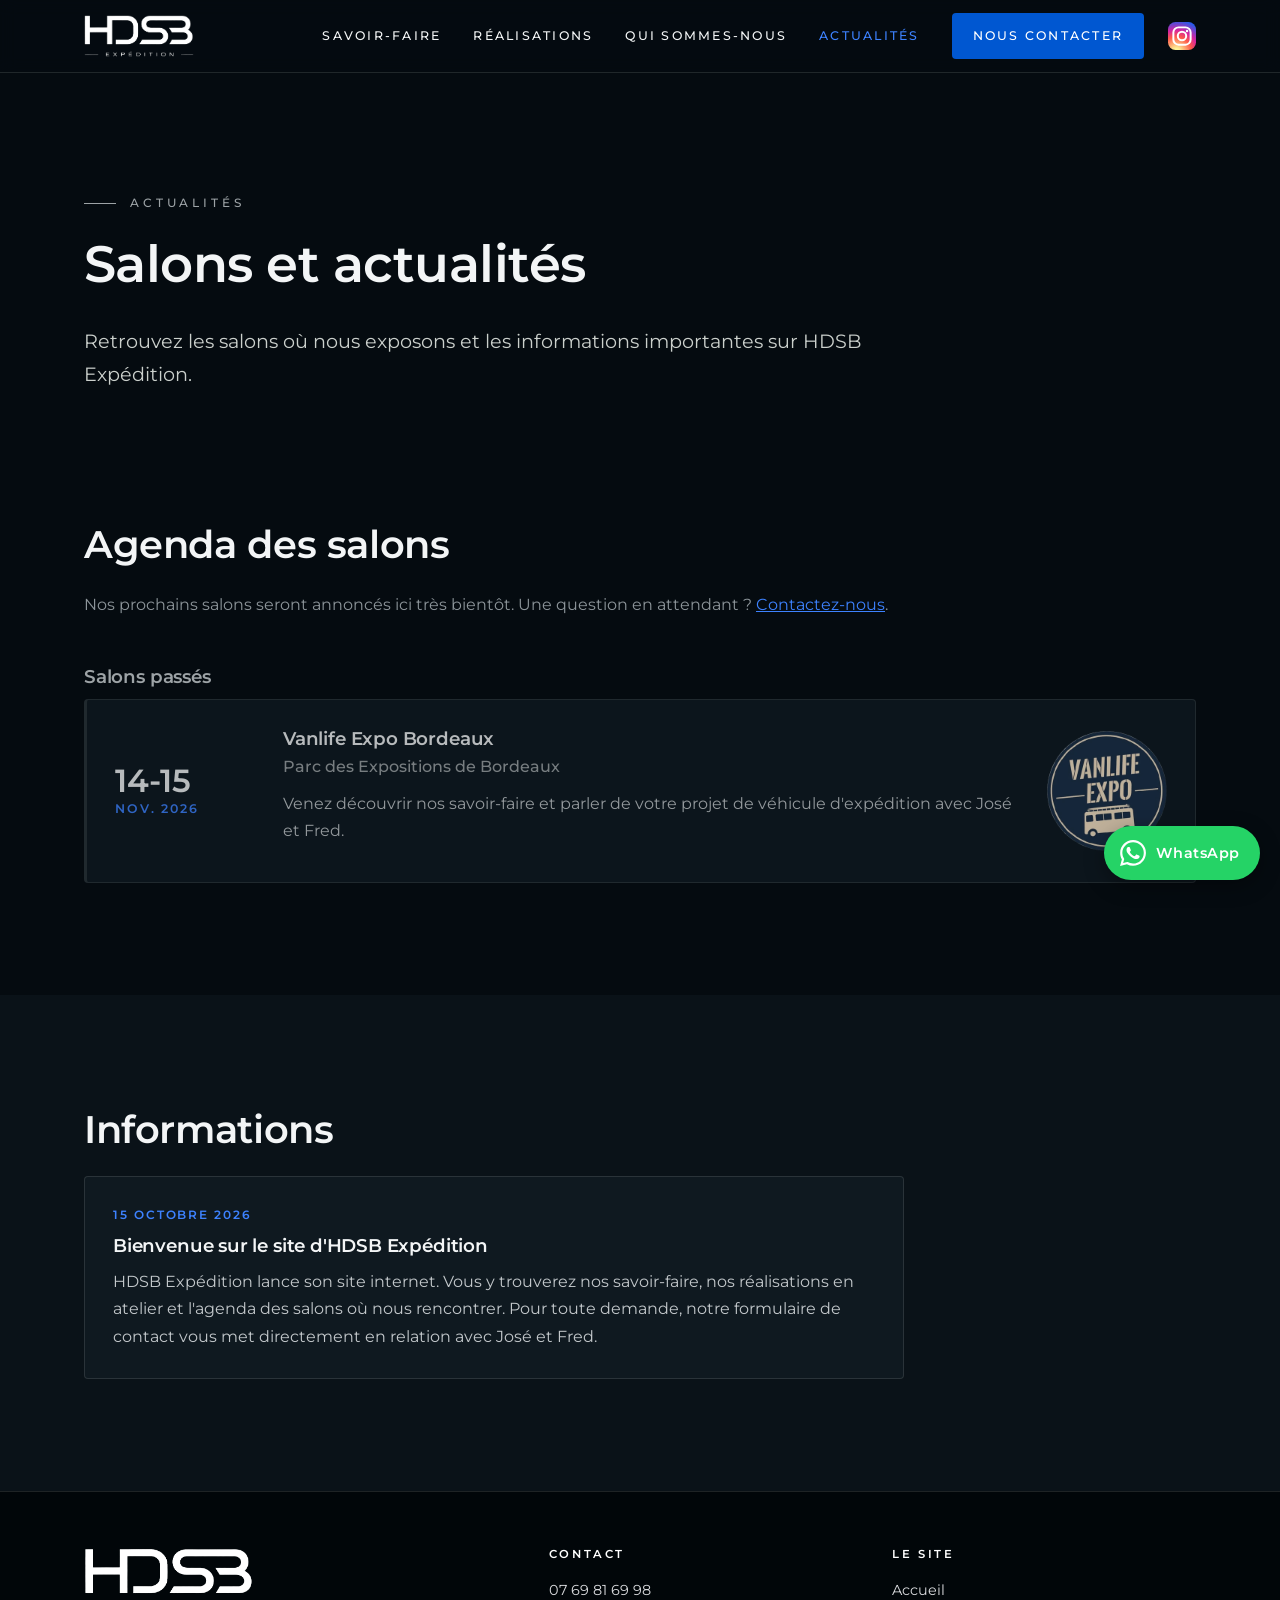
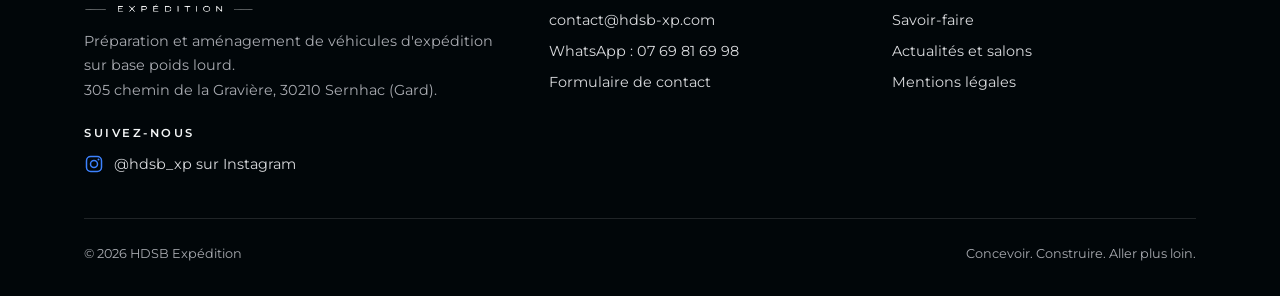
==== commit 309aff2c: "Corrige le numéro de téléphone : 07 69 81 69 98 Remplace 07 69 81 69 97 par 07 69 81 69 98 partout :" ====
--- a/actualites.html
+++ b/actualites.html
@@ -117,9 +117,9 @@
       <div>
         <h3>Contact</h3>
         <ul>
-          <li><a href="tel:+33769816997">07 69 81 69 97</a></li>
+          <li><a href="tel:+33769816998">07 69 81 69 98</a></li>
           <li><a href="mailto:contact@hdsb-xp.com">contact@hdsb-xp.com</a></li>
-          <li><a href="https://wa.me/33769816997?text=Bonjour%20HDSB%20Exp%C3%A9dition%2C%20je%20souhaite%20vous%20parler%20de%20mon%20projet%20de%20v%C3%A9hicule%20d%27exp%C3%A9dition." target="_blank" rel="noopener">WhatsApp : 07 69 81 69 97</a></li>
+          <li><a href="https://wa.me/33769816998?text=Bonjour%20HDSB%20Exp%C3%A9dition%2C%20je%20souhaite%20vous%20parler%20de%20mon%20projet%20de%20v%C3%A9hicule%20d%27exp%C3%A9dition." target="_blank" rel="noopener">WhatsApp : 07 69 81 69 98</a></li>
           <li><a href="contact.html">Formulaire de contact</a></li>
         </ul>
       </div>
@@ -141,7 +141,7 @@
 </footer>
 
 <!-- Bouton WhatsApp flottant, présent sur toutes les pages -->
-<a class="wa-float" href="https://wa.me/33769816997?text=Bonjour%20HDSB%20Exp%C3%A9dition%2C%20je%20souhaite%20vous%20parler%20de%20mon%20projet%20de%20v%C3%A9hicule%20d%27exp%C3%A9dition." target="_blank" rel="noopener" aria-label="Nous écrire sur WhatsApp">
+<a class="wa-float" href="https://wa.me/33769816998?text=Bonjour%20HDSB%20Exp%C3%A9dition%2C%20je%20souhaite%20vous%20parler%20de%20mon%20projet%20de%20v%C3%A9hicule%20d%27exp%C3%A9dition." target="_blank" rel="noopener" aria-label="Nous écrire sur WhatsApp">
   <svg viewBox="0 0 24 24" width="26" height="26" aria-hidden="true" focusable="false"><path fill="currentColor" d="M17.472 14.382c-.297-.149-1.758-.867-2.03-.967-.273-.099-.471-.148-.67.15-.197.297-.767.966-.94 1.164-.173.199-.347.223-.644.075-.297-.15-1.255-.463-2.39-1.475-.883-.788-1.48-1.761-1.653-2.059-.173-.297-.018-.458.13-.606.134-.133.298-.347.446-.52.149-.174.198-.298.298-.497.099-.198.05-.371-.025-.52-.075-.149-.669-1.612-.916-2.207-.242-.579-.487-.5-.669-.51-.173-.008-.371-.01-.57-.01-.198 0-.52.074-.792.372-.272.297-1.04 1.016-1.04 2.479 0 1.462 1.065 2.875 1.213 3.074.149.198 2.096 3.2 5.077 4.487.709.306 1.262.489 1.694.625.712.227 1.36.195 1.871.118.571-.085 1.758-.719 2.006-1.413.248-.694.248-1.289.173-1.413-.074-.124-.272-.198-.57-.347m-5.421 7.403h-.004a9.87 9.87 0 01-5.031-1.378l-.361-.214-3.741.982.998-3.648-.235-.374a9.86 9.86 0 01-1.51-5.26c.001-5.45 4.436-9.884 9.888-9.884 2.64 0 5.122 1.03 6.988 2.898a9.825 9.825 0 012.893 6.994c-.003 5.45-4.437 9.884-9.885 9.884m8.413-18.297A11.815 11.815 0 0012.05 0C5.495 0 .16 5.335.157 11.892c0 2.096.547 4.142 1.588 5.945L.057 24l6.305-1.654a11.882 11.882 0 005.683 1.448h.005c6.554 0 11.89-5.335 11.893-11.893a11.821 11.821 0 00-3.48-8.413Z"/></svg><span class="wa-float-label">WhatsApp</span>
 </a>
 
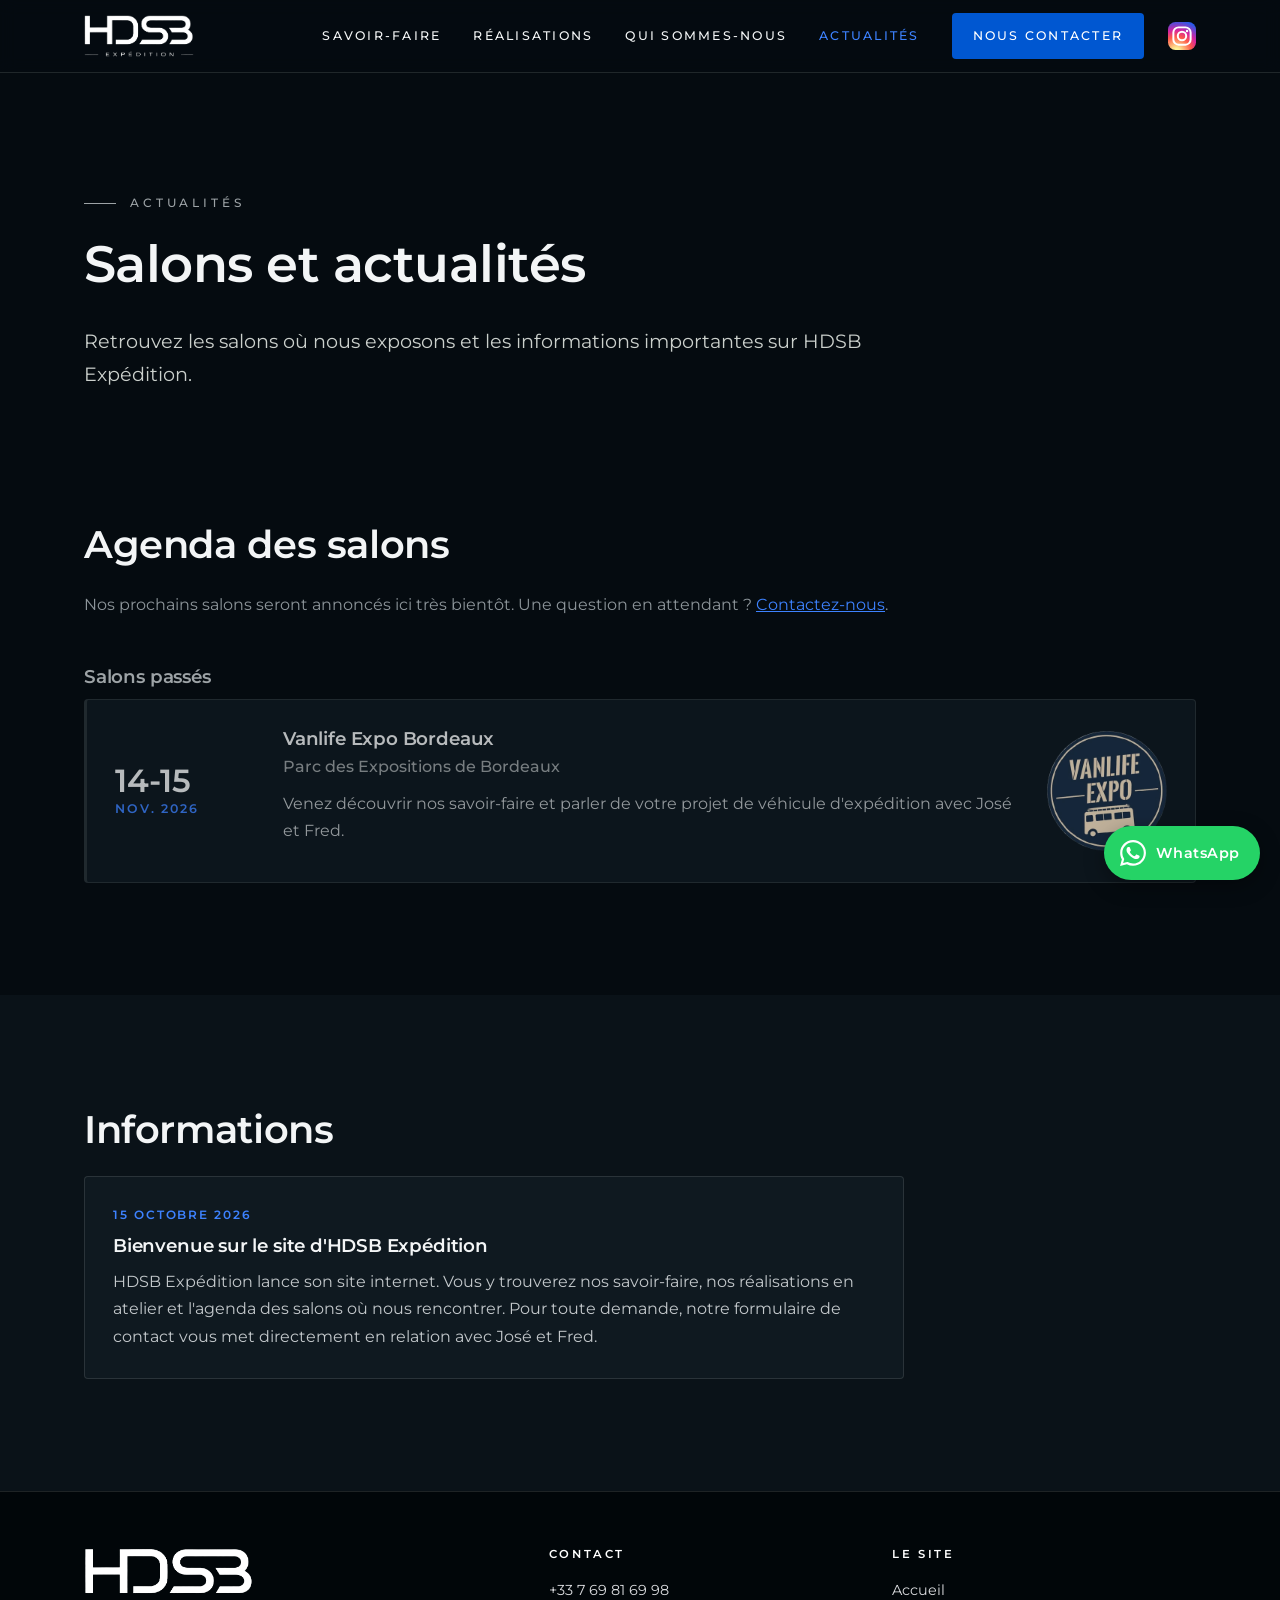
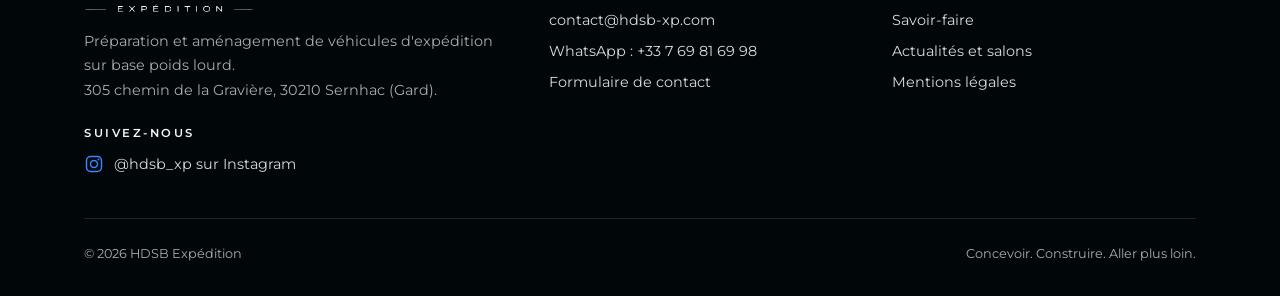
==== commit 180d4331: "Numéro affiché au format international : +33 7 69 81 69 98 Co-Authored-By: Claude Opus 5.5 <noreply@" ====
--- a/actualites.html
+++ b/actualites.html
@@ -117,9 +117,9 @@
       <div>
         <h3>Contact</h3>
         <ul>
-          <li><a href="tel:+33769816998">07 69 81 69 98</a></li>
+          <li><a href="tel:+33769816998">+33 7 69 81 69 98</a></li>
           <li><a href="mailto:contact@hdsb-xp.com">contact@hdsb-xp.com</a></li>
-          <li><a href="https://wa.me/33769816998?text=Bonjour%20HDSB%20Exp%C3%A9dition%2C%20je%20souhaite%20vous%20parler%20de%20mon%20projet%20de%20v%C3%A9hicule%20d%27exp%C3%A9dition." target="_blank" rel="noopener">WhatsApp : 07 69 81 69 98</a></li>
+          <li><a href="https://wa.me/33769816998?text=Bonjour%20HDSB%20Exp%C3%A9dition%2C%20je%20souhaite%20vous%20parler%20de%20mon%20projet%20de%20v%C3%A9hicule%20d%27exp%C3%A9dition." target="_blank" rel="noopener">WhatsApp : +33 7 69 81 69 98</a></li>
           <li><a href="contact.html">Formulaire de contact</a></li>
         </ul>
       </div>
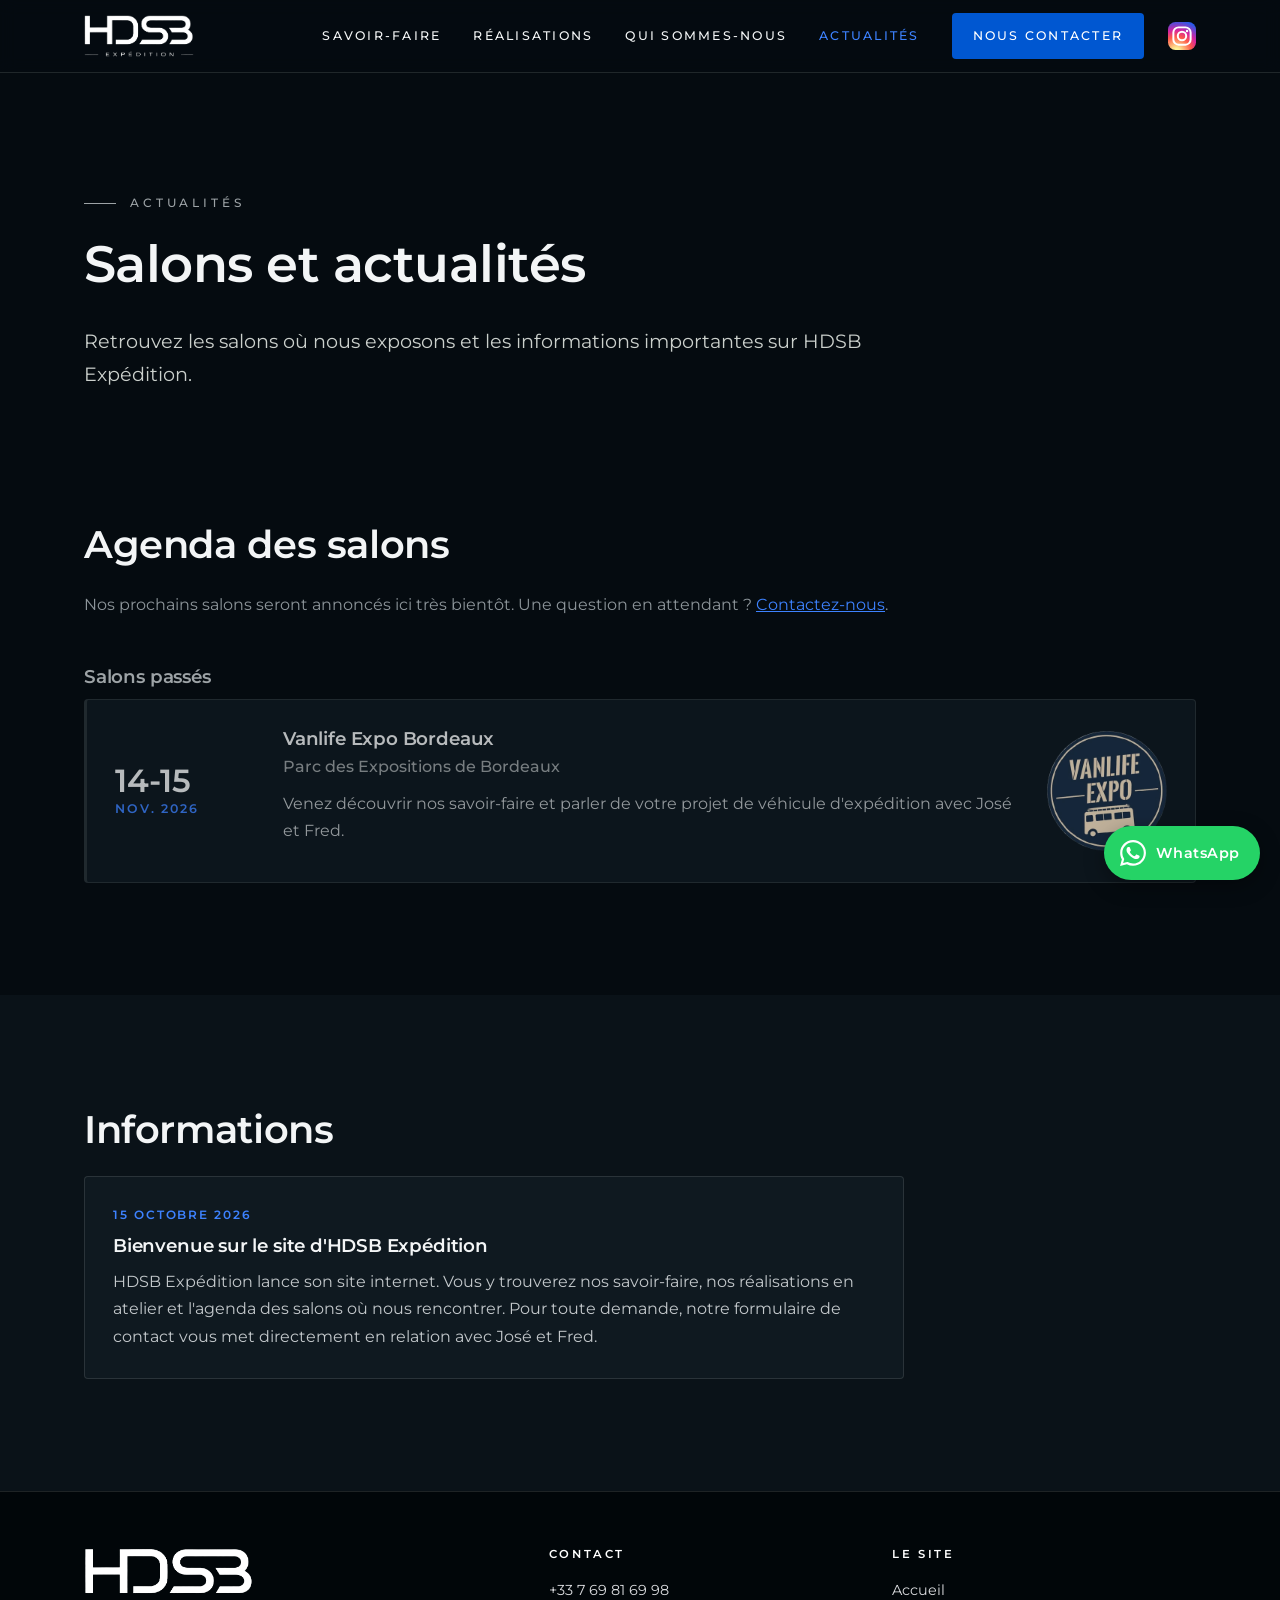
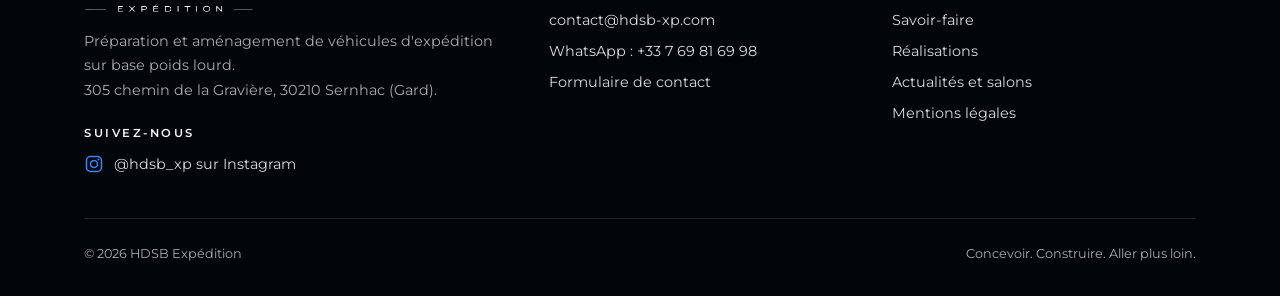
==== commit 51bb539d: "Ajoute la page Réalisations, l'article MAN TGM 18.320 et une galerie générée - Nouvelle page realisa" ====
--- a/actualites.html
+++ b/actualites.html
@@ -27,7 +27,7 @@
     <a href="./" class="logo"><img src="assets/img/logo-blanc.webp" alt="HDSB Expédition" width="603" height="230"></a>
     <nav class="nav-links" id="nav-links" aria-label="Navigation principale">
       <a href="./#savoir-faire">Savoir-faire</a>
-      <a href="./#realisations">Réalisations</a>
+      <a href="realisations.html">Réalisations</a>
       <a href="./#fondateurs">Qui sommes-nous</a>
       <a href="actualites.html" aria-current="page">Actualités</a>
       <a href="contact.html" class="btn btn-primary">Nous contacter</a>
@@ -128,6 +128,7 @@
         <ul>
           <li><a href="./">Accueil</a></li>
           <li><a href="./#savoir-faire">Savoir-faire</a></li>
+          <li><a href="realisations.html">Réalisations</a></li>
           <li><a href="actualites.html">Actualités et salons</a></li>
           <li><a href="mentions-legales.html">Mentions légales</a></li>
         </ul>
--- a/css/style.css
+++ b/css/style.css
@@ -663,9 +663,47 @@
 .feature img { aspect-ratio: 3 / 2; object-fit: cover; }
 .gallery {
   display: grid;
-  grid-template-columns: repeat(3, 1fr);
+  grid-template-columns: repeat(4, 1fr);
   gap: 24px;
 }
+@media (max-width: 900px) { .gallery { grid-template-columns: repeat(2, 1fr); } }
+.feature a { display: block; }
+.feature-link { font-weight: 600; text-decoration: none; margin-left: 6px; }
+
+/* ---------- Page réalisation ---------- */
+.breadcrumb { font-size: 0.82rem; color: var(--muted); margin-bottom: 1.4rem; }
+.breadcrumb a { color: var(--muted); text-decoration: none; }
+.breadcrumb a:hover { color: var(--nogaro-light); }
+.project .feature img { aspect-ratio: 4 / 3; }
+.project-grid {
+  display: grid;
+  grid-template-columns: 1.6fr 1fr;
+  gap: clamp(32px, 5vw, 72px);
+  align-items: start;
+  margin: clamp(40px, 6vw, 72px) 0;
+}
+.works { list-style: none; margin: 1.6rem 0 0; padding: 0; display: grid; gap: 20px; }
+.works li { border-left: 2px solid var(--nogaro); padding-left: 18px; }
+.works h3 { font-size: 1.05rem; margin-bottom: 0.3rem; }
+.works p { margin: 0; color: var(--muted); }
+.project-facts {
+  background: var(--paper);
+  border: 1px solid var(--line);
+  border-radius: var(--radius);
+  padding: 28px;
+}
+.project-facts h2 { font-size: 1.2rem; }
+.project-facts dl { margin: 0; }
+.project-facts dt {
+  font-size: 0.72rem;
+  font-weight: 600;
+  letter-spacing: 0.2em;
+  text-transform: uppercase;
+  color: var(--graphite);
+  margin-top: 1rem;
+}
+.project-facts dd { margin: 0.2rem 0 0; color: var(--ink); font-weight: 500; }
+@media (max-width: 860px) { .project-grid { grid-template-columns: 1fr; } }
 .gallery figure { margin: 0; }
 .gallery img { aspect-ratio: 4 / 5; object-fit: cover; }
 .feature figcaption,
@@ -826,3 +864,38 @@
 
 .wa-inline { display: inline-flex; align-items: center; gap: 10px; }
 .wa-inline svg { color: #25d366; flex: none; }
+
+/* ---------- Cartes de réalisations (générées depuis realisations.json) ---------- */
+.project-cards {
+  display: grid;
+  grid-template-columns: repeat(auto-fill, minmax(300px, 1fr));
+  gap: 24px;
+}
+.project-card {
+  background: var(--paper);
+  border: 1px solid var(--line);
+  border-radius: var(--radius);
+  overflow: hidden;
+  transition: border-color 0.2s, transform 0.2s;
+}
+.project-card:hover { border-color: var(--nogaro); transform: translateY(-3px); }
+.project-card a { display: block; color: inherit; text-decoration: none; height: 100%; }
+.project-card img { width: 100%; aspect-ratio: 4 / 3; object-fit: cover; background: var(--mist); }
+.project-card-body { padding: 22px 24px 26px; }
+.project-card-tag {
+  display: block;
+  font-size: 0.7rem;
+  font-weight: 600;
+  letter-spacing: 0.18em;
+  text-transform: uppercase;
+  color: var(--nogaro-light);
+  margin-bottom: 0.6rem;
+}
+.project-card h3 { font-size: 1.15rem; margin-bottom: 0.5rem; }
+.project-card p { color: var(--muted); font-size: 0.95rem; margin-bottom: 1rem; }
+.project-card-more { font-weight: 600; font-size: 0.9rem; color: var(--nogaro-light); }
+.project-card:hover .project-card-more { color: var(--ink); }
+.project-cards-more { margin: 28px 0 0; }
+.subsection-title { margin: clamp(56px, 8vw, 88px) 0 24px; font-size: 1.4rem; }
+.project .gallery { grid-template-columns: repeat(3, 1fr); }
+@media (max-width: 600px) { .project .gallery { grid-template-columns: 1fr 1fr; } }
